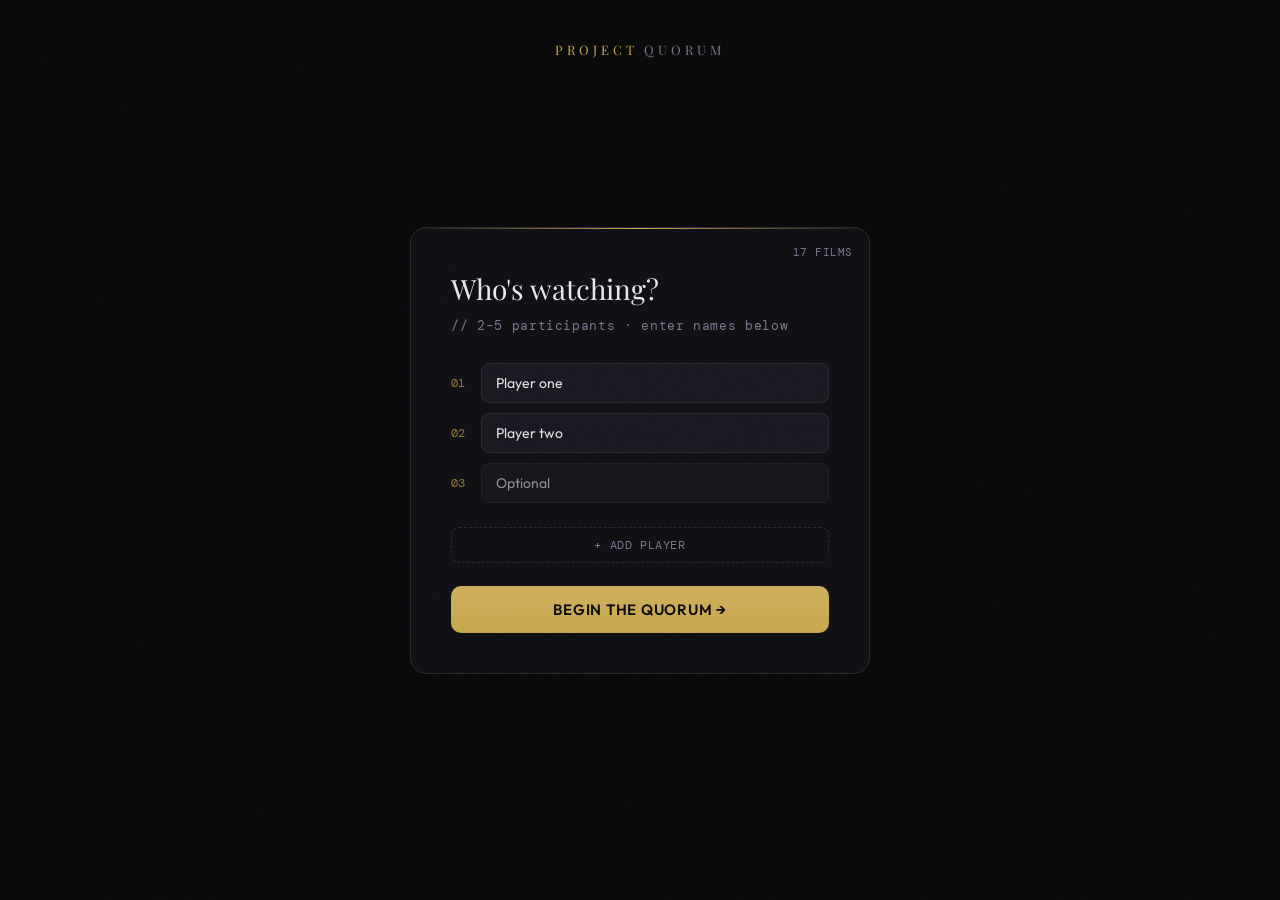
==== index.html @ 2dd883d1 "gfchjbn" ====
<!DOCTYPE html>
<html lang="en">
<head>
<meta charset="UTF-8">
<meta name="viewport" content="width=device-width, initial-scale=1.0">
<title>Project Quorum</title>
<link rel="preconnect" href="https://fonts.googleapis.com">
<link href="https://fonts.googleapis.com/css2?family=Playfair+Display:ital,wght@0,700;1,400&family=DM+Mono:wght@300;400&family=Outfit:wght@300;400;600&display=swap" rel="stylesheet">
<style>

  /* ===== DESIGN TOKENS ===== */
  :root {
    --bg: #0a0a0b;
    --surface: #111115;
    --surface2: #1a1a22;
    --border: #2a2a35;
    --gold: #c9a84c;
    --gold-dim: #7a5f28;
    --gold-glow: rgba(201,168,76,0.18);
    --love: #e05c6a;
    --love-glow: rgba(224,92,106,0.2);
    --yes: #5cb8a0;
    --yes-glow: rgba(92,184,160,0.2);
    --no: rgb(255, 47, 0);
    --text: #e8e8f0;
    --text-dim: #7a7a90;
    --text-muted: #e4e4ea;
    --font-display: 'Playfair Display', serif;
    --font-mono: 'DM Mono', monospace;
    --font-body: 'Outfit', sans-serif;
    --radius: 16px;
    --card-w: 320px;
    --card-h: 440px;
  }

  /* ===== RESET & BASE ===== */
  *, *::before, *::after { box-sizing: border-box; margin: 0; padding: 0; }
  html, body { height: 100%; overflow: hidden; }
  body {
    background: var(--bg);
    color: var(--text);
    font-family: var(--font-body);
    font-size: 15px;
    line-height: 1.5;
    -webkit-font-smoothing: antialiased;
  }
.skip-icon {
  color: #ff4757;   /* change this to any color you want */
  font-size: 22px;
}
  /* Grain overlay */
  body::before {
    content: '';
    position: fixed; inset: 0; z-index: 9999;
    pointer-events: none;
    background-image: url("data:image/svg+xml,%3Csvg viewBox='0 0 256 256' xmlns='http://www.w3.org/2000/svg'%3E%3Cfilter id='noise'%3E%3CfeTurbulence type='fractalNoise' baseFrequency='0.9' numOctaves='4' stitchTiles='stitch'/%3E%3C/filter%3E%3Crect width='100%25' height='100%25' filter='url(%23noise)' opacity='0.04'/%3E%3C/svg%3E");
    opacity: 0.35;
  }

  /* ===== SECTIONS ===== */
  .section {
    position: fixed; inset: 0;
    display: flex; flex-direction: column;
    align-items: center; justify-content: center;
    padding: 24px;
    opacity: 0; pointer-events: none;
    transition: opacity 0.5s ease;
  }
  .section.active {
    opacity: 1; pointer-events: all;
  }
  .logo{
    padding-top: 20px;
  }

  /* ===== LOGO ===== */
  .logo {
    font-family: var(--font-display);
    font-size: 13px;
    letter-spacing: 0.3em;
    text-transform: uppercase;
    color: var(--gold);
    position: fixed; top: 20px; left: 50%;
    transform: translateX(-50%);
    z-index: 100;
    white-space: nowrap;
  }
  .logo span { color: var(--text-dim); }

  /* ===== REGISTRATION ===== */
  #reg-section {
    gap: 32px;
  }
  .reg-card {
    background: var(--surface);
    border: 1px solid var(--border);
    border-radius: var(--radius);
    padding: 40px;
    width: 100%;
    max-width: 460px;
    position: relative;
    overflow: hidden;
  }
  .reg-card::before {
    content: '';
    position: absolute; top: 0; left: 0; right: 0; height: 1px;
    background: linear-gradient(90deg, transparent, var(--gold), transparent);
  }
  .reg-title {
    font-family: var(--font-display);
    font-size: 28px;
    margin-bottom: 6px;
    color: var(--text);
  }
  .reg-subtitle {
    color: var(--text-dim);
    font-size: 13px;
    font-family: var(--font-mono);
    margin-bottom: 28px;
    letter-spacing: 0.05em;
  }
  .player-fields { display: flex; flex-direction: column; gap: 10px; margin-bottom: 24px; }
  .player-row {
    display: flex; align-items: center; gap: 10px;
  }
  .player-num {
    font-family: var(--font-mono);
    font-size: 12px;
    color: var(--gold);
    width: 20px; flex-shrink: 0;
    opacity: 0.7;
  }
  .player-input {
    flex: 1;
    background: var(--surface2);
    border: 1px solid var(--border);
    border-radius: 8px;
    padding: 10px 14px;
    color: var(--text);
    font-family: var(--font-body);
    font-size: 14px;
    outline: none;
    transition: border-color 0.2s, box-shadow 0.2s;
  }
  .player-input::placeholder { color: var(--text-muted); }
  .player-input:focus {
    border-color: var(--gold-dim);
    box-shadow: 0 0 0 3px var(--gold-glow);
  }
  .player-input.optional { opacity: 0.6; }
  .player-input.optional:focus { opacity: 1; }
  .add-player-btn {
    background: none; border: 1px dashed var(--border);
    border-radius: 8px; padding: 9px 14px;
    color: var(--text-dim); font-family: var(--font-mono);
    font-size: 12px; cursor: pointer; width: 100%;
    transition: border-color 0.2s, color 0.2s;
    letter-spacing: 0.05em;
  }
  .add-player-btn:hover { border-color: var(--gold-dim); color: var(--gold); }
  .start-btn {
    width: 100%; padding: 14px;
    background: var(--gold);
    color: #000; font-family: var(--font-body);
    font-weight: 600; font-size: 15px;
    border: none; border-radius: 10px;
    cursor: pointer; letter-spacing: 0.05em;
    transition: opacity 0.2s, transform 0.1s;
    position: relative; overflow: hidden;
  }
  .start-btn::after {
    content: '';
    position: absolute; inset: 0;
    background: linear-gradient(to bottom, rgba(255,255,255,0.1), transparent);
  }
  .start-btn:hover { opacity: 0.92; }
  .start-btn:active { transform: scale(0.98); }
  .movie-count-badge {
    position: absolute; top: 16px; right: 16px;
    font-family: var(--font-mono);
    font-size: 11px; color: var(--text-dim);
    letter-spacing: 0.05em;
  }

  /* ===== HANDOFF SCREEN ===== */
  #handoff-section {
    gap: 20px; text-align: center;
  }
  .handoff-inner {
    display: flex; flex-direction: column; align-items: center; gap: 16px;
  }
  .handoff-tag {
    font-family: var(--font-mono); font-size: 12px;
    letter-spacing: 0.2em; color: var(--gold); text-transform: uppercase;
  }
  .handoff-name {
    font-family: var(--font-display); font-size: 42px;
    line-height: 1.1;
  }
  .handoff-sub {
    color: var(--text-dim); font-size: 14px; max-width: 300px;
  }
  .handoff-progress {
    display: flex; gap: 6px; margin-top: 8px;
  }
  .handoff-dot {
    width: 8px; height: 8px; border-radius: 50%;
    background: var(--border);
    transition: background 0.3s;
  }
  .handoff-dot.done { background: var(--gold); }
  .handoff-dot.active { background: var(--text); }
  .handoff-btn {
    margin-top: 16px;
    padding: 13px 36px;
    background: transparent;
    border: 1px solid var(--gold);
    color: var(--gold); border-radius: 8px;
    font-family: var(--font-mono); font-size: 13px;
    letter-spacing: 0.1em; cursor: pointer;
    transition: background 0.2s, color 0.2s;
  }
  .handoff-btn:hover { background: var(--gold-glow); }

  /* ===== VOTING SECTION ===== */
  #vote-section { gap: 0; }

  .vote-header {
    position: fixed; top: 0; left: 0; right: 0;
    padding: 16px 20px 14px;
    display: flex; align-items: center; justify-content: space-between;
    z-index: 50;
    background: linear-gradient(to bottom, var(--bg) 60%, transparent);
  }
  .vote-player {
    font-family: var(--font-mono); font-size: 12px;
    color: var(--gold); letter-spacing: 0.1em;
    text-transform: uppercase;
  }
  .vote-progress-bar {
    flex: 1; height: 2px;
    background: var(--border); border-radius: 2px;
    margin: 0 16px; overflow: hidden;
  }
  .vote-progress-fill {
    height: 100%; background: var(--gold);
    border-radius: 2px;
    transition: width 0.3s ease;
    width: 0%;
  }
  .vote-count {
    font-family: var(--font-mono); font-size: 12px;
    color: var(--text-dim);
  }

  /* Card stack */
  .card-arena {
    position: relative;
    width: var(--card-w); height: var(--card-h);
    margin-top: 60px;
  }

  .movie-card {
    position: absolute; inset: 0;
    background: var(--surface);
    border: 1px solid var(--border);
    border-radius: var(--radius);
    overflow: hidden;
    cursor: grab;
    user-select: none;
    touch-action: none;
    will-change: transform;
    transition: box-shadow 0.2s;
  }
  .movie-card:active { cursor: grabbing; }
  .movie-card.is-top { z-index: 10; }
  .movie-card.behind-1 { z-index: 9; transform: translateY(6px) scale(0.97); }
  .movie-card.behind-2 { z-index: 8; transform: translateY(12px) scale(0.94); }

  .card-poster {
    width: 100%; height: 240px;
    background: var(--surface2);
    position: relative; overflow: hidden;
    display: flex; align-items: center; justify-content: center;
  }
  .card.innerHTML {
    position: absolute; inset: 0;
    background: linear-gradient(135deg, var(--surface2), var(--bg));
  }
  .card-poster-icon {
    font-size: 64px; position: relative; z-index: 1;
    opacity: 0.4;
  }
  .card-genre-badge {
    position: absolute; top: 12px; left: 12px;
    background: rgba(0,0,0,0.6);
    border: 1px solid var(--border);
    border-radius: 20px; padding: 4px 10px;
    font-family: var(--font-mono); font-size: 10px;
    letter-spacing: 0.1em; color: var(--text-dim);
    backdrop-filter: blur(8px);
  }
  .card-year-badge {
    position: absolute; top: 12px; right: 12px;
    background: rgba(0,0,0,0.6);
    border: 1px solid var(--border);
    border-radius: 20px; padding: 4px 10px;
    font-family: var(--font-mono); font-size: 10px;
    color: var(--text-dim);
    backdrop-filter: blur(8px);
  }
  .card-body { padding: 20px; }
  .card-title {
    font-family: var(--font-display);
    font-size: 20px; line-height: 1.2;
    margin-bottom: 4px;
  }
  .card-dir {
    font-size: 12px; color: var(--text-dim);
    margin-bottom: 12px; font-family: var(--font-mono);
  }
  .card-meta {
    display: flex; gap: 16px;
  }
  .card-meta-item {
    display: flex; flex-direction: column; gap: 2px;
  }
  .card-meta-label {
    font-size: 10px; color: var(--text-muted);
    font-family: var(--font-mono); letter-spacing: 0.1em;
    text-transform: uppercase;
  }
  .card-meta-val {
    font-size: 13px; color: var(--text-dim);
    font-family: var(--font-mono);
  }

  /* Swipe overlays */
  .swipe-indicator {
    position: absolute; inset: 0;
    border-radius: var(--radius);
    opacity: 0;
    pointer-events: none;
    transition: opacity 0.1s;
  }
  .swipe-indicator.love {
    background: linear-gradient(135deg, transparent 30%, var(--love-glow));
    border: 2px solid var(--love);
  }
  .swipe-indicator.yes {
    background: linear-gradient(225deg, transparent 30%, var(--yes-glow));
    border: 2px solid var(--yes);
  }
  .swipe-indicator.no {
    background: linear-gradient(45deg, rgba(107,107,128,0.15), transparent);
    border: 2px solid var(--no);
  }
  .swipe-label {
    position: absolute;
    font-family: var(--font-display); font-size: 24px;
    font-style: italic; letter-spacing: 0.05em;
    opacity: 0; transition: opacity 0.1s;
    pointer-events: none;
  }
  .swipe-label.love { top: 20px; right: 20px; color: var(--love); }
  .swipe-label.yes { top: 20px; left: 20px; color: var(--yes); }
  .swipe-label.no { bottom: 20px; left: 20px; color: var(--no); }

  /* Action buttons */
  .action-bar {
    display: flex; gap: 16px; margin-top: 28px;
    align-items: center;
  }
  .action-btn {
    width: 56px; height: 56px; border-radius: 50%;
    border: 1px solid var(--border);
    background: var(--surface);
    display: flex; align-items: center; justify-content: center;
    cursor: pointer; font-size: 22px;
    transition: transform 0.15s, border-color 0.2s, box-shadow 0.2s;
    position: relative; overflow: hidden;
  }
  .action-btn::before {
    content: ''; position: absolute; inset: 0; border-radius: 50%; opacity: 0;
    transition: opacity 0.2s;
  }
  .action-btn:hover { transform: scale(1.08); }
  .action-btn:active { transform: scale(0.95); }
  .action-btn.no-btn { border-color: var(--no); }
  .action-btn.no-btn::before { background: rgba(107,107,128,0.15); }
  .action-btn.no-btn:hover::before { opacity: 1; }
  .action-btn.yes-btn { width: 68px; height: 68px; border-color: var(--yes); }
  .action-btn.yes-btn::before { background: var(--yes-glow); }
  .action-btn.yes-btn:hover::before { opacity: 1; }
  .action-btn.love-btn { border-color: var(--love); }
  .action-btn.love-btn::before { background: var(--love-glow); }
  .action-btn.love-btn:hover::before { opacity: 1; }

  .action-hint {
    position: absolute; bottom: 8px;
    font-family: var(--font-mono); font-size: 8px;
    letter-spacing: 0.05em; color: var(--text-muted);
    width: 100%; text-align: center;
  }

  .vote-tip {
    font-family: var(--font-mono); font-size: 11px;
    color: var(--text-muted); margin-top: 16px;
    letter-spacing: 0.05em;
    text-align: center; max-width: 260px;
  }

  /* ===== REVEAL / COUNTDOWN ===== */
  #reveal-section { gap: 24px; text-align: center; }
  .reveal-text {
    font-family: var(--font-display); font-size: 14px;
    letter-spacing: 0.3em; text-transform: uppercase;
    color: var(--gold); font-style: italic;
  }
  .reveal-countdown {
    font-family: var(--font-display); font-size: 110px;
    line-height: 1; color: var(--text);
    animation: pulse-num 1s ease-in-out infinite;
  }
  @keyframes pulse-num {
    0%, 100% { transform: scale(1); opacity: 1; }
    50% { transform: scale(1.08); opacity: 0.85; }
  }
  .reveal-sub {
    font-family: var(--font-mono); font-size: 12px;
    color: var(--text-dim); letter-spacing: 0.15em;
  }

  /* ===== RESULTS ===== */
  #results-section {
    overflow-y: auto; overflow-x: hidden;
    align-items: flex-start;
    padding: 80px 20px 40px;
    gap: 32px;
    justify-content: flex-start;
  }
  .results-inner {
    width: 100%; max-width: 700px;
    margin: 0 auto;
    display: flex; flex-direction: column; gap: 32px;
  }
  .results-header {
    text-align: center;
  }
  .results-eyebrow {
    font-family: var(--font-mono); font-size: 11px;
    letter-spacing: 0.25em; color: var(--gold);
    text-transform: uppercase; margin-bottom: 8px;
  }
  .results-title {
    font-family: var(--font-display); font-size: 36px;
  }

  /* Podium */
  .podium { display: flex; gap: 12px; align-items: flex-end; justify-content: center; }
  .podium-item {
    flex: 1; max-width: 180px;
    display: flex; flex-direction: column; align-items: center; gap: 10px;
  }
  .podium-medal { font-size: 26px; }
  .podium-card {
    width: 100%;
    background: var(--surface);
    border: 1px solid var(--border);
    border-radius: 12px;
    padding: 14px 12px; text-align: center;
    position: relative; overflow: hidden;
  }
  .podium-card.first {
    border-color: var(--gold);
    box-shadow: 0 0 30px var(--gold-glow);
  }
  .podium-card.first::before {
    content: '';
    position: absolute; top: 0; left: 0; right: 0; height: 1px;
    background: linear-gradient(90deg, transparent, var(--gold), transparent);
  }
  .podium-card.second { border-color: #888; }
  .podium-card.third { border-color: #7a5540; }
  .podium-rank {
    font-family: var(--font-mono); font-size: 10px;
    color: var(--text-muted); letter-spacing: 0.1em; margin-bottom: 4px;
  }
  .podium-title {
    font-family: var(--font-display); font-size: 14px;
    line-height: 1.2; margin-bottom: 8px;
  }
  .podium-score {
    font-family: var(--font-mono); font-size: 20px;
    color: var(--gold);
  }
  .podium-score-label {
    font-family: var(--font-mono); font-size: 9px;
    color: var(--text-muted); letter-spacing: 0.1em;
  }
  .podium-height { background: var(--surface2); border-radius: 4px 4px 0 0; width: 4px; }

  /* Full ranking table */
  .ranking-section {}
  .ranking-label {
    font-family: var(--font-mono); font-size: 11px;
    letter-spacing: 0.15em; color: var(--text-dim);
    text-transform: uppercase; margin-bottom: 12px;
    padding-bottom: 8px;
    border-bottom: 1px solid var(--border);
  }
  .ranking-row {
    display: flex; align-items: center; gap: 12px;
    padding: 10px 0;
    border-bottom: 1px solid var(--border);
  }
  .ranking-row:last-child { border-bottom: none; }
  .rank-num {
    font-family: var(--font-mono); font-size: 12px;
    color: var(--text-muted); width: 20px; text-align: right;
  }
  .rank-title { flex: 1; font-size: 14px; }
  .rank-genre {
    font-family: var(--font-mono); font-size: 10px;
    color: var(--text-muted); letter-spacing: 0.05em;
  }
  .rank-votes { display: flex; gap: 6px; align-items: center; }
  .vote-chip {
    font-family: var(--font-mono); font-size: 10px;
    padding: 2px 7px; border-radius: 12px;
  }
  .vote-chip.love { background: var(--love-glow); color: var(--love); }
  .vote-chip.yes { background: var(--yes-glow); color: var(--yes); }
  .rank-score {
    font-family: var(--font-mono); font-size: 14px;
    color: var(--gold); width: 28px; text-align: right;
  }

  /* Sentiment matrix */
  .matrix-section {}
  .matrix-label {
    font-family: var(--font-mono); font-size: 11px;
    letter-spacing: 0.15em; color: var(--text-dim);
    text-transform: uppercase; margin-bottom: 12px;
    padding-bottom: 8px;
    border-bottom: 1px solid var(--border);
  }
  .matrix-table { width: 100%; border-collapse: collapse; }
  .matrix-table th {
    font-family: var(--font-mono); font-size: 10px;
    letter-spacing: 0.08em; color: var(--text-muted);
    text-transform: uppercase; padding: 6px 8px;
    text-align: center; font-weight: 400;
  }
  .matrix-table th.movie-col { text-align: left; }
  .matrix-table td {
    padding: 8px 8px; font-size: 13px;
    border-top: 1px solid var(--border);
    text-align: center;
  }
  .matrix-table td.movie-name {
    text-align: left;
    font-family: var(--font-display); font-size: 12px;
    color: var(--text-dim);
    max-width: 120px; overflow: hidden; text-overflow: ellipsis; white-space: nowrap;
  }
  .sentiment-dot {
    display: inline-block; width: 24px; height: 24px;
    border-radius: 50%; line-height: 24px; font-size: 13px;
  }
  .sentiment-dot.love { background: var(--love-glow); }
  .sentiment-dot.yes { background: var(--yes-glow); }
  .sentiment-dot.no { background: rgba(107,107,128,0.1); }

  /* Reset btn */
  .reset-btn {
    margin: 0 auto; display: block;
    padding: 12px 32px;
    background: transparent; border: 1px solid var(--border);
    color: var(--text-dim); border-radius: 8px;
    font-family: var(--font-mono); font-size: 12px;
    letter-spacing: 0.1em; cursor: pointer;
    transition: border-color 0.2s, color 0.2s;
  }
  .reset-btn:hover { border-color: var(--gold-dim); color: var(--gold); }

  /* ===== CONFETTI ===== */
  #confetti-canvas {
    position: fixed; inset: 0; z-index: 200;
    pointer-events: none;
  }

  /* ===== ANIMATIONS ===== */
  @keyframes fly-out-right {
    to { transform: translateX(120vw) rotate(25deg); opacity: 0; }
  }
  @keyframes fly-out-left {
    to { transform: translateX(-120vw) rotate(-25deg); opacity: 0; }
  }
  @keyframes fly-out-up {
    to { transform: translateY(-120vh) scale(0.8); opacity: 0; }
  }
  @keyframes snap-back {
    to { transform: none; }
  }
  .fly-right { animation: fly-out-right 0.4s cubic-bezier(0.4,0,1,1) forwards; }
  .fly-left  { animation: fly-out-left  0.4s cubic-bezier(0.4,0,1,1) forwards; }
  .fly-up    { animation: fly-out-up    0.4s cubic-bezier(0.4,0,1,1) forwards; }
  .snap      { animation: snap-back 0.4s cubic-bezier(0.175,0.885,0.32,1.275) forwards; }

  @keyframes fade-in-up {
    from { opacity: 0; transform: translateY(16px); }
    to { opacity: 1; transform: translateY(0); }
  }
  .fade-in-up { animation: fade-in-up 0.5s ease forwards; }

  /* Staggered results items */
  .ranking-row { opacity: 0; }
  .ranking-row.visible {
    animation: fade-in-up 0.4s ease forwards;
  }

  /* ===== SCROLLBAR ===== */
  ::-webkit-scrollbar { width: 4px; }
  ::-webkit-scrollbar-track { background: transparent; }
  ::-webkit-scrollbar-thumb { background: var(--border); border-radius: 2px; }
</style>
</head>
<body>

<canvas id="confetti-canvas"></canvas>

<div class="logo">PROJECT <span>QUORUM</span></div>

<!-- REGISTRATION -->
<section class="section active" id="reg-section">
  <div class="reg-card">
    <div class="movie-count-badge" id="movie-count-badge">38 FILMS</div>
    <div class="reg-title">Who's watching?</div>
    <div class="reg-subtitle">// 2–5 participants · enter names below</div>
    <div class="player-fields" id="player-fields">
      <div class="player-row">
        <span class="player-num">01</span>
        <input class="player-input" type="text" placeholder="Player one" maxlength="20">
      </div>
      <div class="player-row">
        <span class="player-num">02</span>
        <input class="player-input" type="text" placeholder="Player two" maxlength="20">
      </div>
      <div class="player-row">
        <span class="player-num">03</span>
        <input class="player-input optional" type="text" placeholder="Optional" maxlength="20">
      </div>
    </div>
    <button class="add-player-btn" id="add-player-btn">+ ADD PLAYER</button>
    <br><br>
    <button class="start-btn" id="start-btn">BEGIN THE QUORUM →</button>
  </div>
</section>

<!-- HANDOFF / PLAYER TRANSITION -->
<section class="section" id="handoff-section">
  <div class="handoff-inner">
    <div class="handoff-tag">NEXT UP</div>
    <div class="handoff-name" id="handoff-name">Player</div>
    <div class="handoff-sub">Pass the device. When ready, tap below to start your round.</div>
    <div class="handoff-progress" id="handoff-progress"></div>
    <button class="handoff-btn" id="handoff-btn">I'M READY →</button>
  </div>
</section>

<!-- VOTING -->
<section class="section" id="vote-section">
  <div class="vote-header">
    <div class="vote-player" id="vote-player-name">—</div>
    <div class="vote-progress-bar">
      <div class="vote-progress-fill" id="vote-progress-fill"></div>
    </div>
    <div class="vote-count" id="vote-count">0 / 0</div>
  </div>

  <div class="card-arena" id="card-arena"></div>

  <div class="action-bar">
    <button class="action-btn no-btn" id="btn-no" title="Skip">
      ✕
      <span class="action-hint">SKIP</span>
    </button>
    <button class="action-btn yes-btn" id="btn-yes" title="Yes">
      👍
      <span class="action-hint">YES  +1</span>
    </button>
    <button class="action-btn love-btn" id="btn-love" title="Love it">
      ❤️
      <span class="action-hint">LOVE +3</span>
    </button>
  </div>
  <div class="vote-tip">swipe right = yes · left = skip · up = love</div>
</section>

<!-- REVEAL -->
<section class="section" id="reveal-section">
  <div class="reveal-text">Tallying the Quorum…</div>
  <div class="reveal-countdown" id="reveal-num">5</div>
  <div class="reveal-sub">RESULTS INCOMING</div>
</section>

<!-- RESULTS -->
<section class="section" id="results-section">
  <div class="results-inner">
    <div class="results-header">
      <div class="results-eyebrow">The Verdict</div>
      <div class="results-title">Tonight's Picks</div>
    </div>

    <!-- Podium (top 3) -->
    <div class="podium" id="podium"></div>

    <!-- Full ranking -->
    <div class="ranking-section">
      <div class="ranking-label">// FULL RANKING · WEIGHTED SCORE</div>
      <div id="ranking-list"></div>
    </div>

    <!-- Sentiment matrix -->
    <div class="matrix-section">
      <div class="matrix-label">// SENTIMENT MATRIX</div>
      <div style="overflow-x:auto">
        <table class="matrix-table" id="sentiment-table"></table>
      </div>
    </div>

    <button class="reset-btn" id="reset-btn">↺ NEW SESSION</button>
  </div>
</section>

<script>
/* ======================================================
   DATA — 38 MOVIE LIBRARY
====================================================== */
const movieLibrary = [
  { id:1,  title:"3 Idiots",         genre:"Comedy/Drama",      year:2009, director:"RajKumar Hirani",  runtime:"166m", emoji:"🏜️" },
  { id:2,  title:"Munna Bhai M.B.B.S",           genre:"Comedy/Drama",      year:2003, director:"RajKumar Hirani", runtime:"169m", emoji:"🌌" },
  { id:3,  title:"Oppenheimer",            genre:"Drama",       year:2023, director:"Christopher Nolan", runtime:"180m", emoji:"☢️" },
  { id:4,  title:"The Shawshank Redemption",genre:"Drama",     year:1994, director:"Frank Darabont",    runtime:"142m", emoji:"🔑" },
  { id:5,  title:"Kal Ho Na Ho",               genre:"Romance/Drama",    year:2003, director:"Nikkhil Advani",     runtime:"132m", emoji:"🏠" },
  { id:6,  title:"Dhoom", genre:"Action Thriller",      year:2004, director:"Sanjay Gadhvi",           runtime:"139m", emoji:"🥯" },
  { id:7,  title:"Dangal",          genre:"Storts/Drama",       year:2016, director:"Nitesh Tiwari",     runtime:"175m", emoji:"🌹" },
  { id:8,  title:"Bajrangi Bhaijaan",          genre:"Drama",   year:2015, director:"Kabhir Khan",   runtime:"125m", emoji:"🐉" },
  { id:9,  title:"The Dark Knight",        genre:"Action",      year:2008, director:"Christopher Nolan", runtime:"152m", emoji:"🦇" },
  { id:10, title:"Bhool Bhuliyaa",     genre:"Horror/Comedy",      year:2007, director:"Priyadarshan",    runtime:"120m", emoji:"🚗" },
  { id:11, title:"Dil Wale Dhulhania le Jayege ",                genre:"Romance",      year:1995, director:"Aditya Chopra",  runtime:"116m", emoji:"🛸" },
  { id:12, title:"Dil Chahta Hai",      genre:"Drama",      year:2001, director:"Farhan Akhtar",  runtime:"164m", emoji:"🤖" },
  { id:13, title:"Yeh Jawaani Hai Deewani",      genre:"Romance/Drama",   year:2013, director:"Ayan Mukerji",   runtime:"134m", emoji:"🐺" },
  { id:14, title:"Shershaah",             genre:"War/Biography",     year:2021, director:"Vishnuvardhan",  runtime:"128m", emoji:"🎹" },
  { id:15, title:"Dhurandhar",               genre:"Action-Spy/Thriller",       year:2025, director:"Aditya Dhar",  runtime:"107m", emoji:"🥁" },
  { id:16, title:"Avengers:Infinity War",                   genre:"Sci-Fi/Action",         year:2018, director:"Joe Russo",       runtime:"119m", emoji:"🪖" },
  { id:17, title:"Avengers:Endgame",genre:"Sci-Fi/Action",     year:2019, director:"Joe Russo",     runtime:"99m",  emoji:"🏨" },
  
];

/* ======================================================
   STATE
====================================================== */
let players = [];
let currentPlayerIndex = 0;
// votes[playerName][movieId] = 'love'|'yes'|'no'
let votes = {};
let currentDeck = []; // shuffled movie ids for current player
let currentCardIndex = 0;

/* ======================================================
   SECTION MANAGER
====================================================== */
function showSection(id) {
  document.querySelectorAll('.section').forEach(s => s.classList.remove('active'));
  document.getElementById(id).classList.add('active');
}

/* ======================================================
   REGISTRATION
====================================================== */
document.getElementById('movie-count-badge').textContent = movieLibrary.length + ' FILMS';

let playerCount = 3;
document.getElementById('add-player-btn').addEventListener('click', () => {
  if (playerCount >= 5) return;
  playerCount++;
  const fields = document.getElementById('player-fields');
  const row = document.createElement('div');
  row.className = 'player-row';
  row.innerHTML = `
    <span class="player-num">${String(playerCount).padStart(2,'0')}</span>
    <input class="player-input optional" type="text" placeholder="Optional" maxlength="20">
  `;
  fields.appendChild(row);
  if (playerCount >= 5) document.getElementById('add-player-btn').style.display = 'none';
});

document.getElementById('start-btn').addEventListener('click', () => {
  const inputs = document.querySelectorAll('#player-fields .player-input');
  players = [];
  inputs.forEach(inp => {
    const val = inp.value.trim();
    if (val) players.push(val);
  });
  if (players.length < 2) {
    alert('Please enter at least 2 player names.');
    return;
  }
  players.forEach(p => { votes[p] = {}; });
  currentPlayerIndex = 0;
  showHandoff();
});

/* ======================================================
   HANDOFF SCREEN
====================================================== */
function showHandoff() {
  const player = players[currentPlayerIndex];
  document.getElementById('handoff-name').textContent = player;
  // Progress dots
  const prog = document.getElementById('handoff-progress');
  prog.innerHTML = '';
  players.forEach((_, i) => {
    const dot = document.createElement('div');
    dot.className = 'handoff-dot' +
      (i < currentPlayerIndex ? ' done' : i === currentPlayerIndex ? ' active' : '');
    prog.appendChild(dot);
  });
  showSection('handoff-section');
}

document.getElementById('handoff-btn').addEventListener('click', () => {
  startVoting();
});

/* ======================================================
   VOTING
====================================================== */
function shuffle(arr) {
  const a = [...arr];
  for (let i = a.length - 1; i > 0; i--) {
    const j = Math.floor(Math.random() * (i + 1));
    [a[i], a[j]] = [a[j], a[i]];
  }
  return a;
}

function startVoting() {
  const player = players[currentPlayerIndex];
  document.getElementById('vote-player-name').textContent = player.toUpperCase();
  currentDeck = shuffle(movieLibrary.map(m => m.id));
  currentCardIndex = 0;
  renderDeck();
  updateProgressBar();
  showSection('vote-section');
}

function updateProgressBar() {
  const total = currentDeck.length;
  const done = currentCardIndex;
  const pct = (done / total) * 100;
  document.getElementById('vote-progress-fill').style.width = pct + '%';
  document.getElementById('vote-count').textContent = done + ' / ' + total;
}

function renderDeck() {
  const arena = document.getElementById('card-arena');
  arena.innerHTML = '';
  // Show top 3 cards
  for (let i = 0; i < 3 && currentCardIndex + i < currentDeck.length; i++) {
    const movieId = currentDeck[currentCardIndex + i];
    const movie = movieLibrary.find(m => m.id === movieId);
    const card = buildCard(movie);
    if (i === 0) {
      card.classList.add('is-top');
      attachSwipeEvents(card, movie);
    } else if (i === 1) {
      card.classList.add('behind-1');
    } else {
      card.classList.add('behind-2');
    }
    arena.appendChild(card);
  }
}

function buildCard(movie) {
  const card = document.createElement('div');
  card.className = 'movie-card';
  card.dataset.id = movie.id;
  // Deterministic gradient from movie id
  const hue = (movie.id * 47 + 130) % 360;
  card.innerHTML = `
    <div class="card-poster">
      <div class="card-poster-bg" style="
  background-image: url('posters/${movie.id}.jpg');
  background-size: cover;
  background-position: center top;
  background-color: hsl(${hue},15%,10%);
"></div>
      <div class="card-poster-icon">${movie.emoji}</div>
      <div class="card-genre-badge">${movie.genre}</div>
      <div class="card-year-badge">${movie.year}</div>
    </div>
    <div class="card-body">
      <div class="card-title">${movie.title}</div>
      <div class="card-dir">${movie.director}</div>
      <div class="card-meta">
        <div class="card-meta-item">
          <div class="card-meta-label">Runtime</div>
          <div class="card-meta-val">${movie.runtime}</div>
        </div>
        <div class="card-meta-item">
          <div class="card-meta-label">Genre</div>
          <div class="card-meta-val">${movie.genre}</div>
        </div>
      </div>
    </div>
    <div class="swipe-indicator love"></div>
    <div class="swipe-indicator yes"></div>
    <div class="swipe-indicator no"></div>
    <div class="swipe-label love">Love ❤️</div>
    <div class="swipe-label yes">Yes 👍</div>
    <div class="swipe-label no">Skip ✕</div>
  `;
  return card;
}

/* ======================================================
   SWIPE / POINTER EVENTS
====================================================== */
function attachSwipeEvents(card, movie) {
  let startX = 0, startY = 0, dx = 0, dy = 0;
  let dragging = false;
  const THRESHOLD = 100;
  const ROT_MAX = 20;

  const loveInd  = card.querySelector('.swipe-indicator.love');
  const yesInd   = card.querySelector('.swipe-indicator.yes');
  const noInd    = card.querySelector('.swipe-indicator.no');
  const loveLabel = card.querySelector('.swipe-label.love');
  const yesLabel  = card.querySelector('.swipe-label.yes');
  const noLabel   = card.querySelector('.swipe-label.no');

  function resetIndicators() {
    loveInd.style.opacity = yesInd.style.opacity = noInd.style.opacity = '0';
    loveLabel.style.opacity = yesLabel.style.opacity = noLabel.style.opacity = '0';
  }

  card.addEventListener('pointerdown', e => {
    dragging = true;
    startX = e.clientX; startY = e.clientY;
    card.setPointerCapture(e.pointerId);
    card.style.transition = 'none';
  });

  card.addEventListener('pointermove', e => {
    if (!dragging) return;
    dx = e.clientX - startX;
    dy = e.clientY - startY;
    const rot = (dx / window.innerWidth) * ROT_MAX;
    card.style.transform = `translate(${dx}px, ${dy}px) rotate(${rot}deg)`;

    // Indicators
    resetIndicators();
    const progress = Math.min(Math.abs(dx) / THRESHOLD, 1);
    if (dy < -60 && Math.abs(dx) < 60) {
      const p = Math.min(Math.abs(dy) / THRESHOLD, 1);
      loveInd.style.opacity = p;
      loveLabel.style.opacity = p;
    } else if (dx > 40) {
      yesInd.style.opacity = progress;
      yesLabel.style.opacity = progress;
    } else if (dx < -40) {
      noInd.style.opacity = progress;
      noLabel.style.opacity = progress;
    }
  });

  card.addEventListener('pointerup', () => {
    if (!dragging) return;
    dragging = false;
    resetIndicators();
    card.style.transition = '';

    if (dy < -80 && Math.abs(dx) < 80) {
      // Love
      swipeCard(card, movie, 'love', 'up');
    } else if (dx > THRESHOLD) {
      // Yes
      swipeCard(card, movie, 'yes', 'right');
    } else if (dx < -THRESHOLD) {
      // No
      swipeCard(card, movie, 'no', 'left');
    } else {
      // Snap back
      card.classList.add('snap');
      card.style.transform = '';
      card.addEventListener('animationend', () => card.classList.remove('snap'), { once: true });
    }
    dx = 0; dy = 0;
  });
}

function swipeCard(card, movie, vote, dir) {
  const player = players[currentPlayerIndex];
  votes[player][movie.id] = vote;

  const cls = dir === 'right' ? 'fly-right' : dir === 'left' ? 'fly-left' : 'fly-up';
  card.classList.add(cls);
  card.addEventListener('animationend', () => {
    card.remove();
    currentCardIndex++;
    updateProgressBar();
    if (currentCardIndex >= currentDeck.length) {
      // Player done
      nextPlayer();
    } else {
      // Promote next card
      promoteDeck();
    }
  }, { once: true });
}

function promoteDeck() {
  const arena = document.getElementById('card-arena');
  const cards = arena.querySelectorAll('.movie-card');
  cards.forEach((c, i) => {
    c.className = 'movie-card';
    if (i === 0) {
      c.classList.add('is-top');
      const movieId = parseInt(c.dataset.id);
      const movie = movieLibrary.find(m => m.id === movieId);
      attachSwipeEvents(c, movie);
    } else if (i === 1) {
      c.classList.add('behind-1');
    } else {
      c.classList.add('behind-2');
    }
  });

  // Add a new card at the back if available
  const nextIdx = currentCardIndex + 2;
  if (nextIdx < currentDeck.length) {
    const movieId = currentDeck[nextIdx];
    const movie = movieLibrary.find(m => m.id === movieId);
    const newCard = buildCard(movie);
    newCard.classList.add('behind-2');
    arena.appendChild(newCard);
  }
}

/* ======================================================
   BUTTON CONTROLS
====================================================== */
document.getElementById('btn-no').addEventListener('click', () => doVoteButton('no', 'left'));
document.getElementById('btn-yes').addEventListener('click', () => doVoteButton('yes', 'right'));
document.getElementById('btn-love').addEventListener('click', () => doVoteButton('love', 'up'));

function doVoteButton(vote, dir) {
  const arena = document.getElementById('card-arena');
  const topCard = arena.querySelector('.movie-card.is-top');
  if (!topCard) return;
  const movieId = parseInt(topCard.dataset.id);
  const movie = movieLibrary.find(m => m.id === movieId);
  swipeCard(topCard, movie, vote, dir);
}

/* ======================================================
   PLAYER PROGRESSION
====================================================== */
function nextPlayer() {
  currentPlayerIndex++;
  if (currentPlayerIndex >= players.length) {
    // All done — reveal!
    showReveal();
  } else {
    showHandoff();
  }
}

/* ======================================================
   REVEAL COUNTDOWN
====================================================== */
function showReveal() {
  showSection('reveal-section');
  let n = 5;
  document.getElementById('reveal-num').textContent = n;
  const iv = setInterval(() => {
    n--;
    if (n <= 0) {
      clearInterval(iv);
      showResults();
    } else {
      document.getElementById('reveal-num').textContent = n;
    }
  }, 1000);
}

/* ======================================================
   RESULTS & SCORING
====================================================== */
function computeScores() {
  const scores = {};
  movieLibrary.forEach(m => { scores[m.id] = 0; });
  players.forEach(p => {
    Object.entries(votes[p] || {}).forEach(([id, v]) => {
      if (v === 'love') scores[parseInt(id)] += 3;
      else if (v === 'yes') scores[parseInt(id)] += 1;
    });
  });
  return scores;
}

function showResults() {
  showSection('results-section');

  const scores = computeScores();
  const sorted = movieLibrary
    .map(m => ({ ...m, score: scores[m.id] }))
    .sort((a, b) => b.score - a.score);

  buildPodium(sorted);
  buildRanking(sorted);
  buildMatrix(sorted);
  fireConfetti();
}

function buildPodium(sorted) {
  const top3 = sorted.slice(0, 3);
  const podium = document.getElementById('podium');
  podium.innerHTML = '';
  const medals = ['🥇','🥈','🥉'];
  const classes = ['first','second','third'];
  // Layout: 2nd, 1st, 3rd
  const order = top3.length >= 3 ? [top3[1], top3[0], top3[2]] : top3;
  const classOrder = top3.length >= 3 ? [classes[1], classes[0], classes[2]] : classes;
  const medalOrder = top3.length >= 3 ? [medals[1], medals[0], medals[2]] : medals;

  order.forEach((movie, i) => {
    if (!movie) return;
    const item = document.createElement('div');
    item.className = 'podium-item fade-in-up';
    item.style.animationDelay = (i * 0.15) + 's';
    item.innerHTML = `
      <div class="podium-medal">${medalOrder[i]}</div>
      <div class="podium-card ${classOrder[i]}">
        <div class="podium-rank">${classOrder[i].toUpperCase()}</div>
        <div style="font-size:28px;margin-bottom:6px">${movie.emoji}</div>
        <div class="podium-title">${movie.title}</div>
        <div class="podium-score">${movie.score}</div>
        <div class="podium-score-label">POINTS</div>
      </div>
    `;
    podium.appendChild(item);
  });
}

function buildRanking(sorted) {
  const list = document.getElementById('ranking-list');
  list.innerHTML = '';
  // Show movies that got at least 1 vote
  const voted = sorted.filter(m => m.score > 0);
  if (voted.length === 0) {
    list.innerHTML = '<div style="color:var(--text-muted);font-family:var(--font-mono);font-size:12px;padding:16px 0">No votes recorded.</div>';
    return;
  }
  voted.forEach((movie, i) => {
    const loveVotes = players.filter(p => votes[p][movie.id] === 'love').length;
    const yesVotes  = players.filter(p => votes[p][movie.id] === 'yes').length;
    const row = document.createElement('div');
    row.className = 'ranking-row';
    row.style.animationDelay = (0.1 + i * 0.05) + 's';
    row.innerHTML = `
      <div class="rank-num">${i + 1}</div>
      <div>
        <div class="rank-title">${movie.title}</div>
        <div class="rank-genre">${movie.genre} · ${movie.year}</div>
      </div>
      <div class="rank-votes">
        ${loveVotes > 0 ? `<span class="vote-chip love">❤️ ×${loveVotes}</span>` : ''}
        ${yesVotes  > 0 ? `<span class="vote-chip yes">👍 ×${yesVotes}</span>`  : ''}
      </div>
      <div class="rank-score">${movie.score}</div>
    `;
    list.appendChild(row);
    // Trigger visibility with small delay
    setTimeout(() => row.classList.add('visible'), 50 + i * 60);
  });
}

function buildMatrix(sorted) {
  const tbl = document.getElementById('sentiment-table');
  tbl.innerHTML = '';
  const topMovies = sorted.filter(m => m.score > 0).slice(0, 12);

  // Header row
  const thead = document.createElement('thead');
  let hRow = '<tr><th class="movie-col">Film</th>';
  players.forEach(p => { hRow += `<th>${p.split(' ')[0]}</th>`; });
  hRow += '</tr>';
  thead.innerHTML = hRow;
  tbl.appendChild(thead);

  const tbody = document.createElement('tbody');
  topMovies.forEach(movie => {
    const tr = document.createElement('tr');
    let row = `<td class="movie-name" title="${movie.title}">${movie.title}</td>`;
    players.forEach(p => {
      const v = votes[p][movie.id];
      const emoji = v === 'love' ? '❤️' : v === 'yes' ? '👍' : '—';
      const cls = v === 'love' ? 'love' : v === 'yes' ? 'yes' : 'no';
      row += `<td><span class="sentiment-dot ${cls}">${emoji}</span></td>`;
    });
    tr.innerHTML = row;
    tbody.appendChild(tr);
  });
  tbl.appendChild(tbody);
}

/* ======================================================
   CONFETTI
====================================================== */
function fireConfetti() {
  const canvas = document.getElementById('confetti-canvas');
  const ctx = canvas.getContext('2d');
  canvas.width = window.innerWidth;
  canvas.height = window.innerHeight;

  const colors = ['#c9a84c','#e05c6a','#5cb8a0','#ffffff','#9b7fe8'];
  const particles = Array.from({ length: 120 }, () => ({
    x: Math.random() * canvas.width,
    y: -10 - Math.random() * 100,
    w: 6 + Math.random() * 8,
    h: 3 + Math.random() * 4,
    color: colors[Math.floor(Math.random() * colors.length)],
    vx: (Math.random() - 0.5) * 3,
    vy: 2 + Math.random() * 4,
    angle: Math.random() * Math.PI * 2,
    va: (Math.random() - 0.5) * 0.15,
    life: 1
  }));

  let frame = 0;
  function draw() {
    ctx.clearRect(0, 0, canvas.width, canvas.height);
    particles.forEach(p => {
      p.x += p.vx; p.y += p.vy;
      p.angle += p.va;
      p.vy += 0.06;
      p.life -= 0.006;
      if (p.life <= 0 || p.y > canvas.height + 20) {
        p.y = -10; p.x = Math.random() * canvas.width;
        p.vy = 2 + Math.random() * 3; p.life = 1;
      }
      ctx.save();
      ctx.globalAlpha = Math.max(0, p.life);
      ctx.translate(p.x, p.y);
      ctx.rotate(p.angle);
      ctx.fillStyle = p.color;
      ctx.fillRect(-p.w / 2, -p.h / 2, p.w, p.h);
      ctx.restore();
    });
    frame++;
    if (frame < 240) requestAnimationFrame(draw);
    else ctx.clearRect(0, 0, canvas.width, canvas.height);
  }
  draw();
}

/* ======================================================
   RESET
====================================================== */
document.getElementById('reset-btn').addEventListener('click', () => {
  players = []; votes = {};
  currentPlayerIndex = 0; currentDeck = []; currentCardIndex = 0;
  // Clear form
  document.querySelectorAll('#player-fields .player-input').forEach(i => i.value = '');
  showSection('reg-section');
});

</script>
</body>
</html>
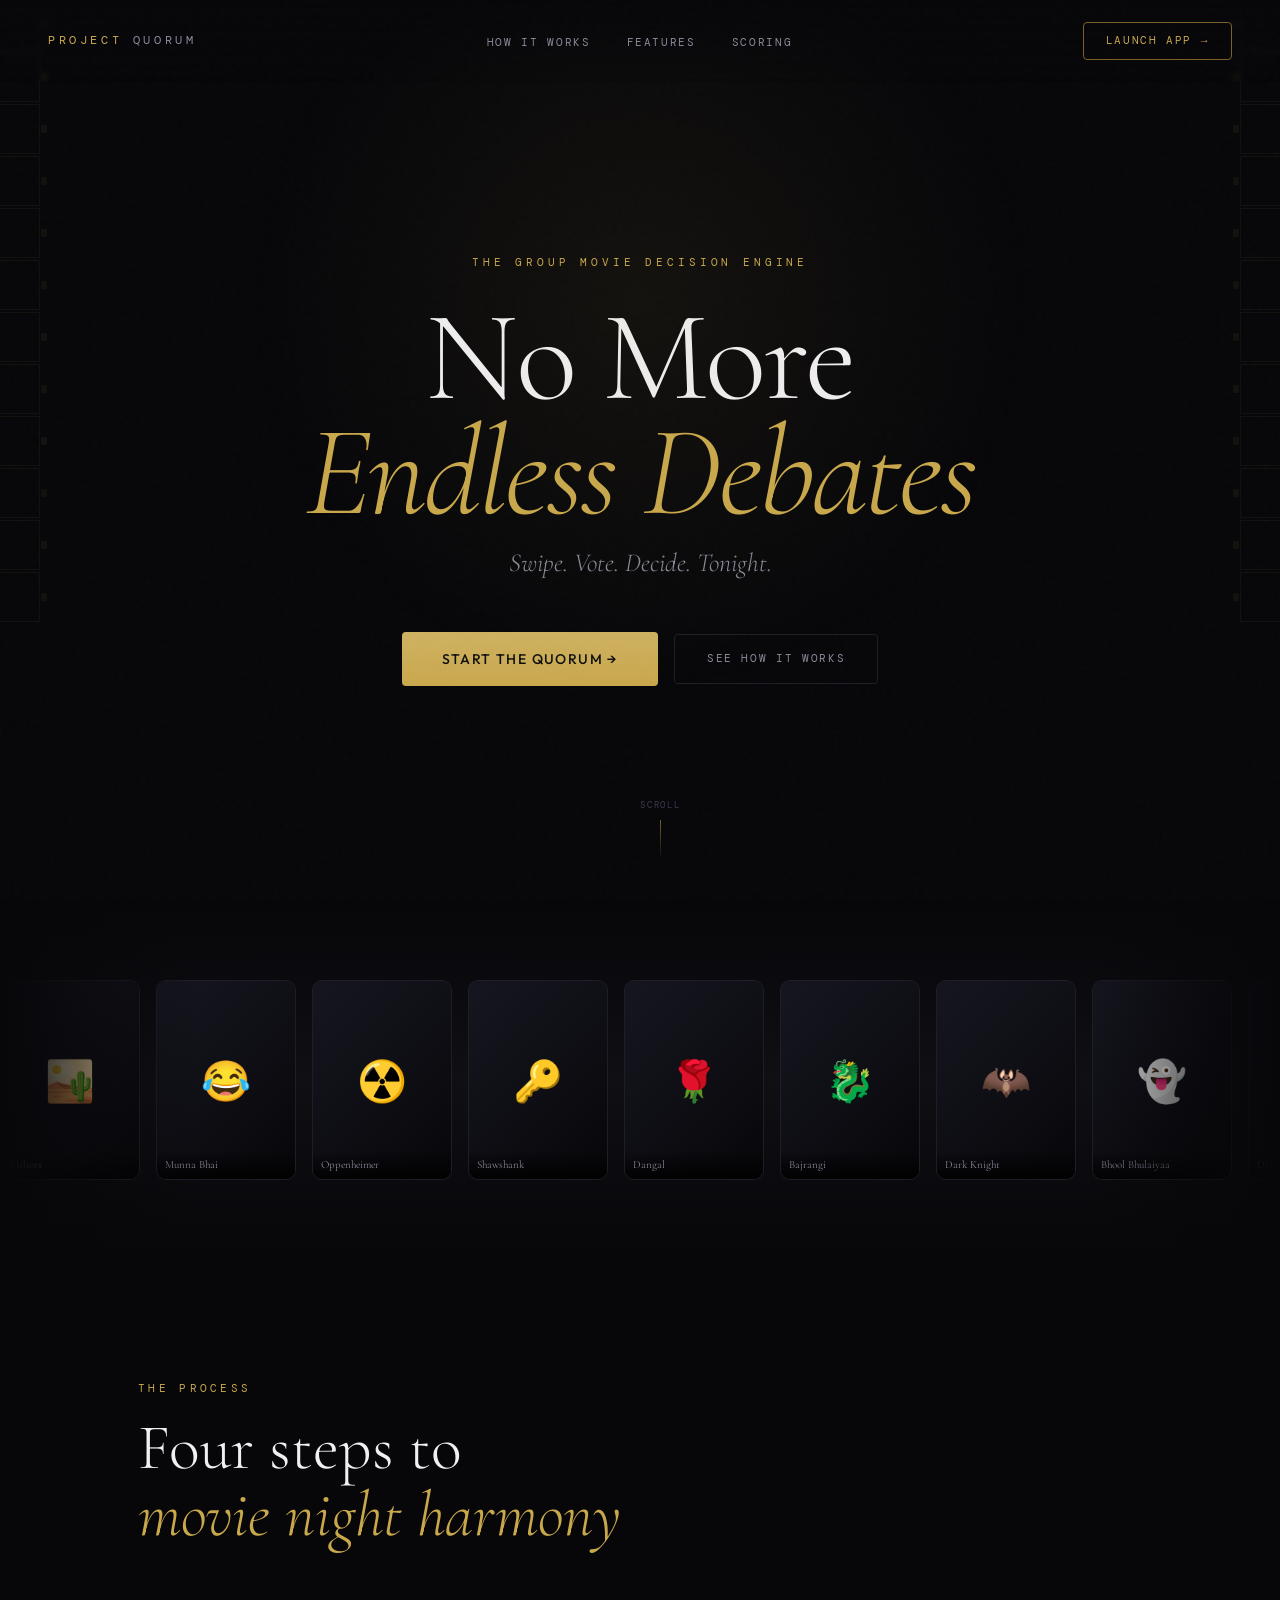
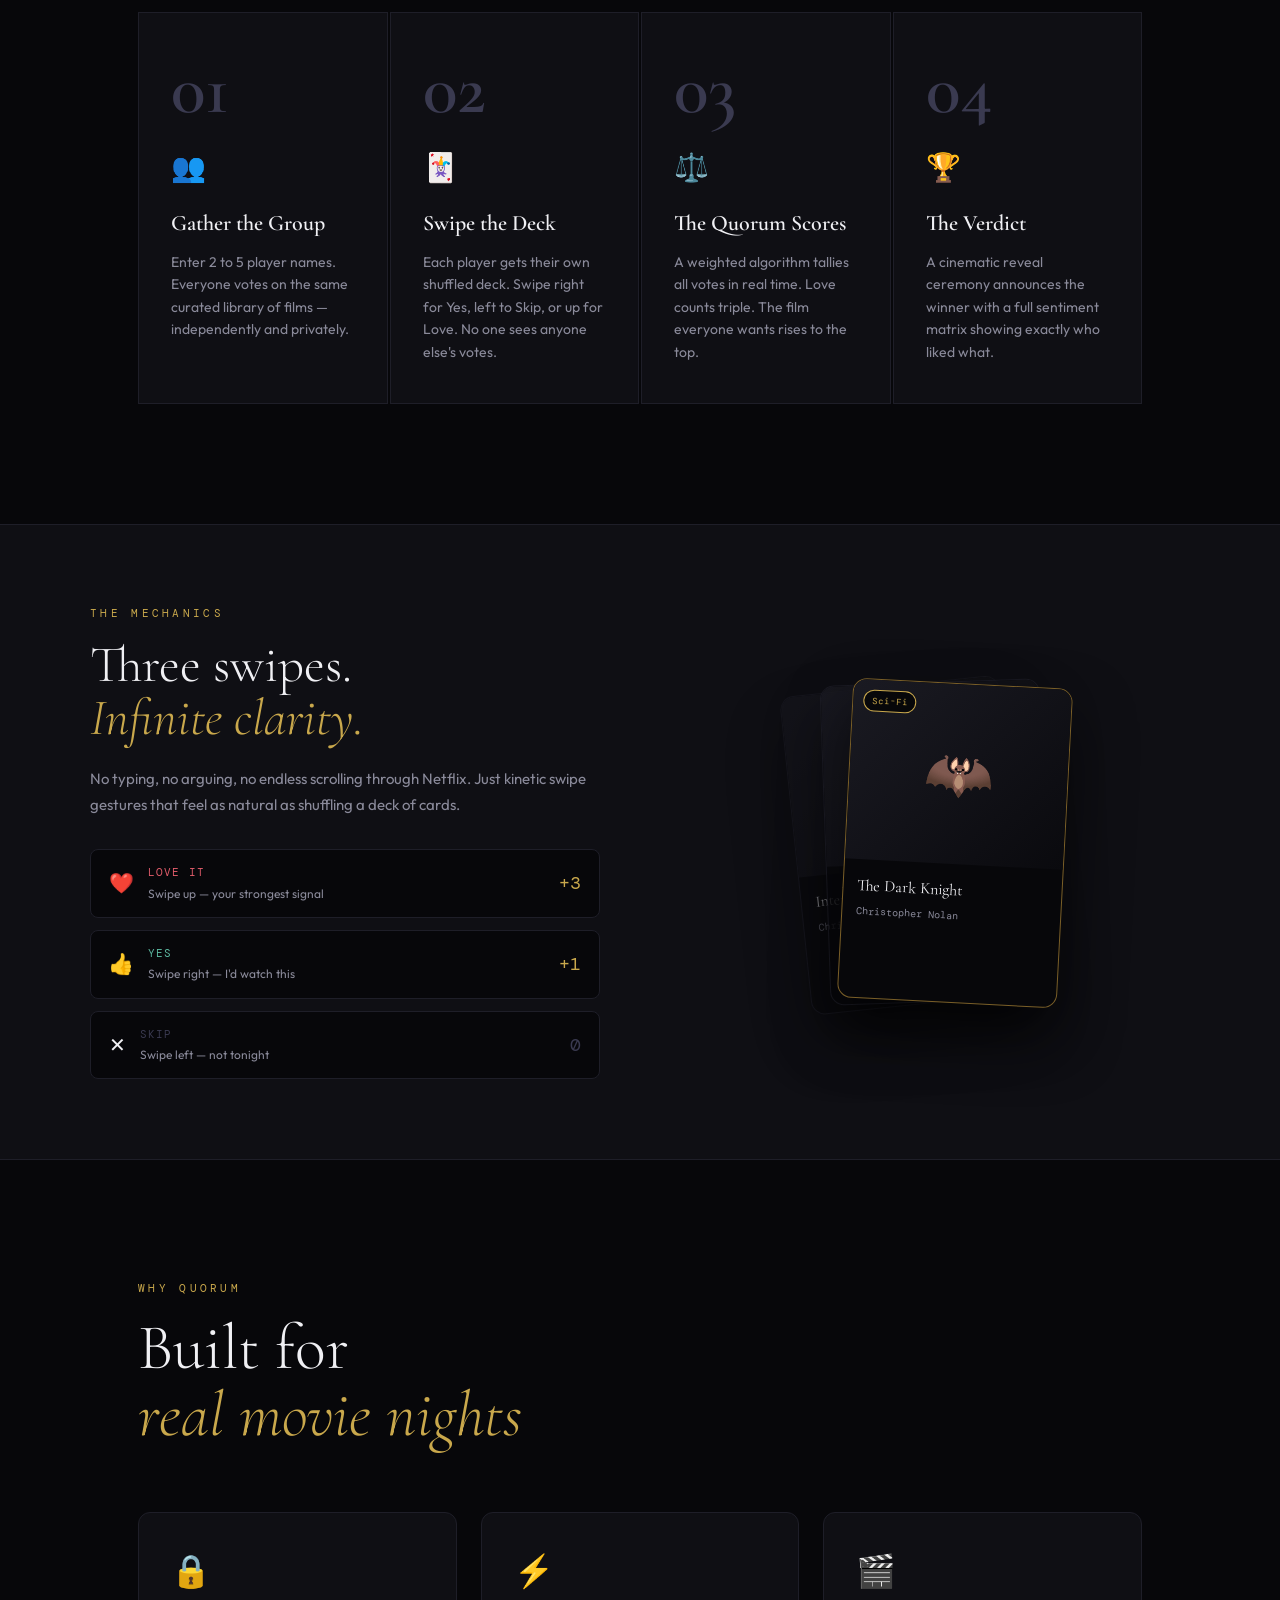
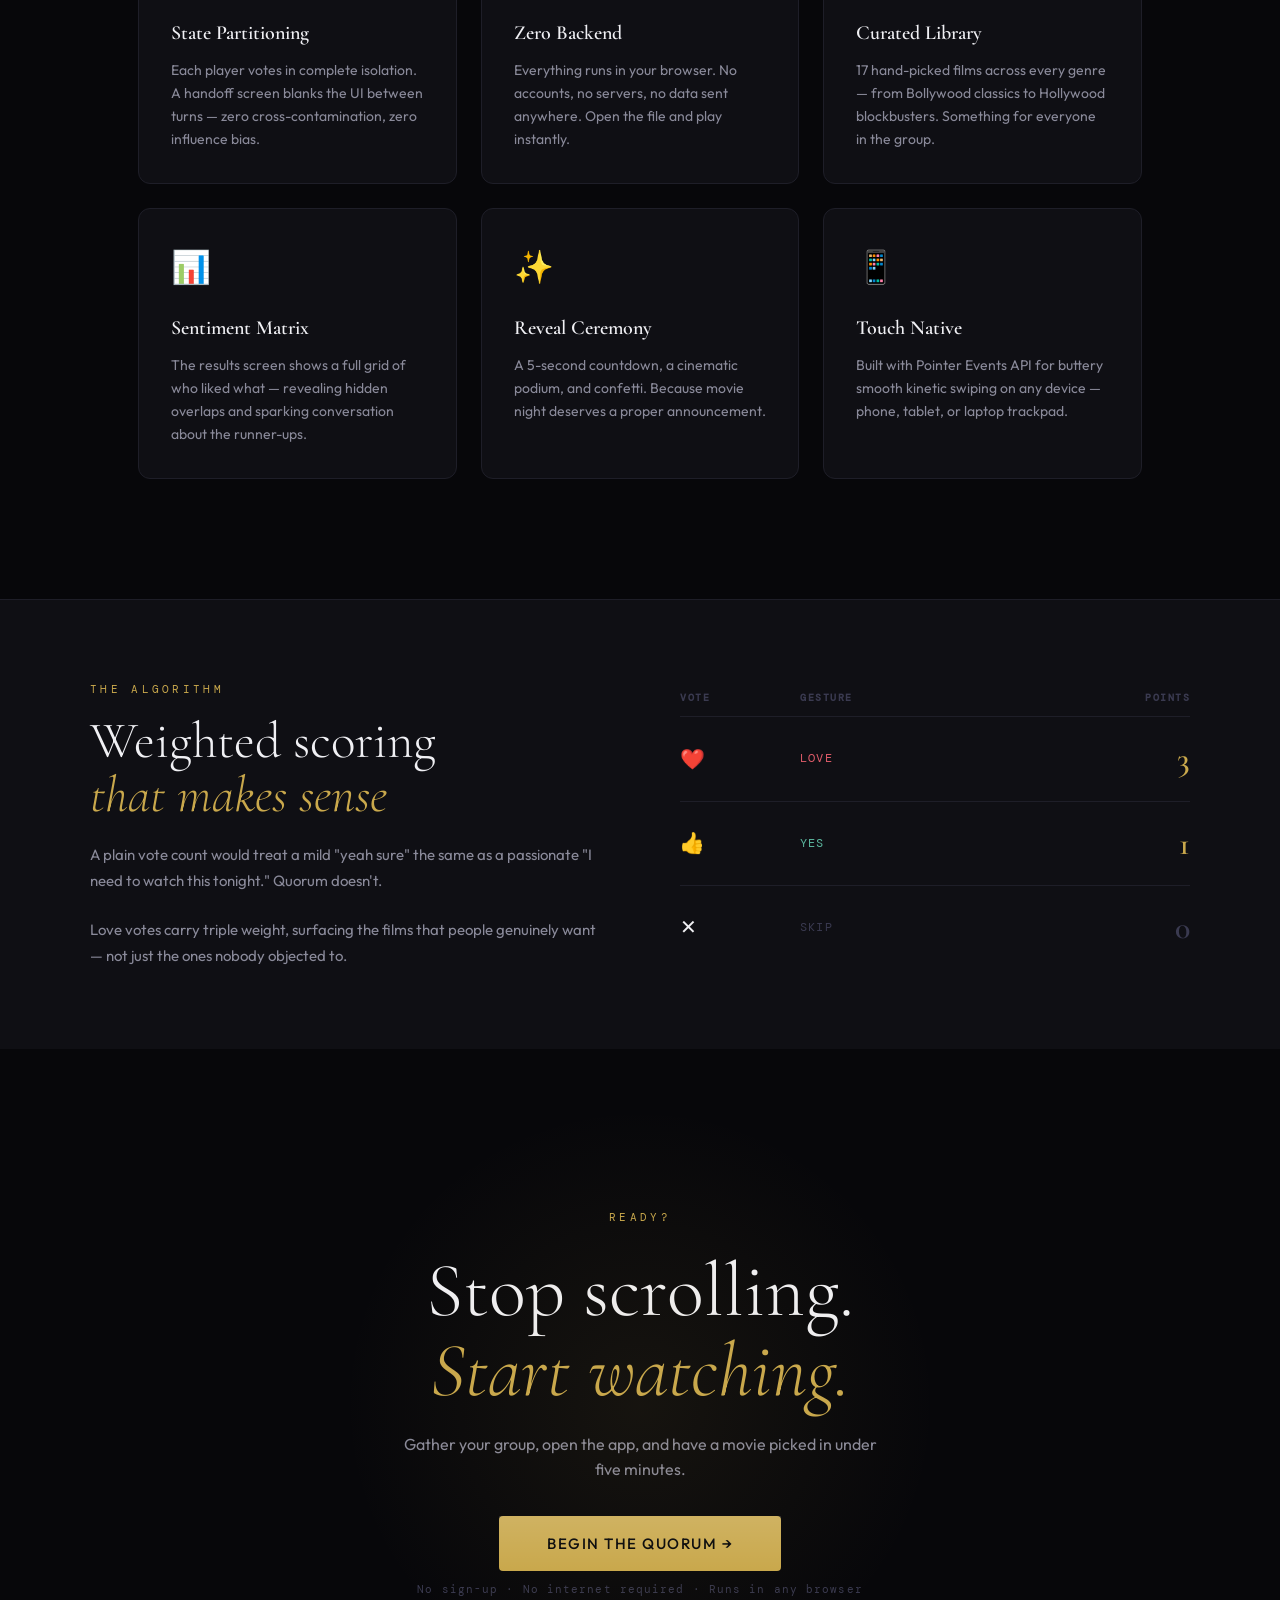
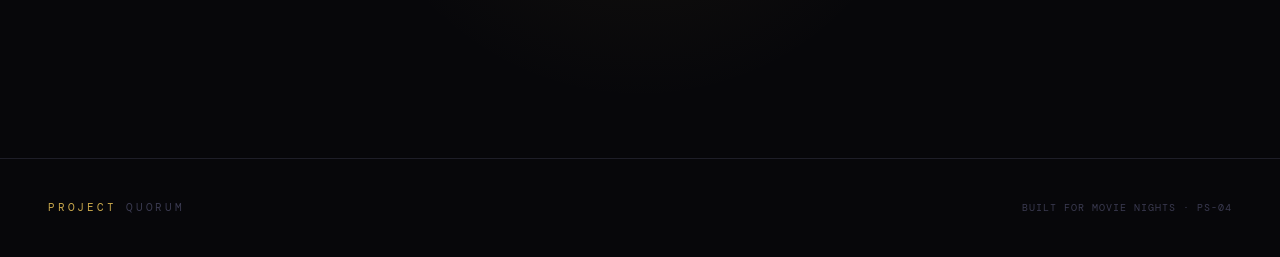
==== commit 6439475b: "fhjklm," ====
--- a/index.html
+++ b/index.html
@@ -3,1283 +3,895 @@
 <head>
 <meta charset="UTF-8">
 <meta name="viewport" content="width=device-width, initial-scale=1.0">
-<title>Project Quorum</title>
-<link rel="preconnect" href="https://fonts.googleapis.com">
-<link href="https://fonts.googleapis.com/css2?family=Playfair+Display:ital,wght@0,700;1,400&family=DM+Mono:wght@300;400&family=Outfit:wght@300;400;600&display=swap" rel="stylesheet">
+<title>Project Quorum — Decide Together</title>
+<link href="https://fonts.googleapis.com/css2?family=Cormorant+Garamond:ital,wght@0,300;0,600;1,300;1,600&family=DM+Mono:wght@300;400&family=Outfit:wght@300;400;500&display=swap" rel="stylesheet">
 <style>
-
-  /* ===== DESIGN TOKENS ===== */
-  :root {
-    --bg: #0a0a0b;
-    --surface: #111115;
-    --surface2: #1a1a22;
-    --border: #2a2a35;
-    --gold: #c9a84c;
-    --gold-dim: #7a5f28;
-    --gold-glow: rgba(201,168,76,0.18);
-    --love: #e05c6a;
-    --love-glow: rgba(224,92,106,0.2);
-    --yes: #5cb8a0;
-    --yes-glow: rgba(92,184,160,0.2);
-    --no: rgb(255, 47, 0);
-    --text: #e8e8f0;
-    --text-dim: #7a7a90;
-    --text-muted: #e4e4ea;
-    --font-display: 'Playfair Display', serif;
-    --font-mono: 'DM Mono', monospace;
-    --font-body: 'Outfit', sans-serif;
-    --radius: 16px;
-    --card-w: 320px;
-    --card-h: 440px;
-  }
-
-  /* ===== RESET & BASE ===== */
-  *, *::before, *::after { box-sizing: border-box; margin: 0; padding: 0; }
-  html, body { height: 100%; overflow: hidden; }
-  body {
-    background: var(--bg);
-    color: var(--text);
-    font-family: var(--font-body);
-    font-size: 15px;
-    line-height: 1.5;
-    -webkit-font-smoothing: antialiased;
-  }
-.skip-icon {
-  color: #ff4757;   /* change this to any color you want */
-  font-size: 22px;
-}
-  /* Grain overlay */
-  body::before {
-    content: '';
-    position: fixed; inset: 0; z-index: 9999;
-    pointer-events: none;
-    background-image: url("data:image/svg+xml,%3Csvg viewBox='0 0 256 256' xmlns='http://www.w3.org/2000/svg'%3E%3Cfilter id='noise'%3E%3CfeTurbulence type='fractalNoise' baseFrequency='0.9' numOctaves='4' stitchTiles='stitch'/%3E%3C/filter%3E%3Crect width='100%25' height='100%25' filter='url(%23noise)' opacity='0.04'/%3E%3C/svg%3E");
-    opacity: 0.35;
-  }
-
-  /* ===== SECTIONS ===== */
-  .section {
-    position: fixed; inset: 0;
-    display: flex; flex-direction: column;
-    align-items: center; justify-content: center;
-    padding: 24px;
-    opacity: 0; pointer-events: none;
-    transition: opacity 0.5s ease;
-  }
-  .section.active {
-    opacity: 1; pointer-events: all;
-  }
-  .logo{
-    padding-top: 20px;
-  }
-
-  /* ===== LOGO ===== */
-  .logo {
-    font-family: var(--font-display);
-    font-size: 13px;
-    letter-spacing: 0.3em;
-    text-transform: uppercase;
-    color: var(--gold);
-    position: fixed; top: 20px; left: 50%;
-    transform: translateX(-50%);
-    z-index: 100;
-    white-space: nowrap;
-  }
-  .logo span { color: var(--text-dim); }
-
-  /* ===== REGISTRATION ===== */
-  #reg-section {
-    gap: 32px;
-  }
-  .reg-card {
-    background: var(--surface);
-    border: 1px solid var(--border);
-    border-radius: var(--radius);
-    padding: 40px;
-    width: 100%;
-    max-width: 460px;
-    position: relative;
-    overflow: hidden;
-  }
-  .reg-card::before {
-    content: '';
-    position: absolute; top: 0; left: 0; right: 0; height: 1px;
-    background: linear-gradient(90deg, transparent, var(--gold), transparent);
-  }
-  .reg-title {
-    font-family: var(--font-display);
-    font-size: 28px;
-    margin-bottom: 6px;
-    color: var(--text);
-  }
-  .reg-subtitle {
-    color: var(--text-dim);
-    font-size: 13px;
-    font-family: var(--font-mono);
-    margin-bottom: 28px;
-    letter-spacing: 0.05em;
-  }
-  .player-fields { display: flex; flex-direction: column; gap: 10px; margin-bottom: 24px; }
-  .player-row {
-    display: flex; align-items: center; gap: 10px;
-  }
-  .player-num {
-    font-family: var(--font-mono);
-    font-size: 12px;
-    color: var(--gold);
-    width: 20px; flex-shrink: 0;
-    opacity: 0.7;
-  }
-  .player-input {
-    flex: 1;
-    background: var(--surface2);
-    border: 1px solid var(--border);
-    border-radius: 8px;
-    padding: 10px 14px;
-    color: var(--text);
-    font-family: var(--font-body);
-    font-size: 14px;
-    outline: none;
-    transition: border-color 0.2s, box-shadow 0.2s;
-  }
-  .player-input::placeholder { color: var(--text-muted); }
-  .player-input:focus {
-    border-color: var(--gold-dim);
-    box-shadow: 0 0 0 3px var(--gold-glow);
-  }
-  .player-input.optional { opacity: 0.6; }
-  .player-input.optional:focus { opacity: 1; }
-  .add-player-btn {
-    background: none; border: 1px dashed var(--border);
-    border-radius: 8px; padding: 9px 14px;
-    color: var(--text-dim); font-family: var(--font-mono);
-    font-size: 12px; cursor: pointer; width: 100%;
-    transition: border-color 0.2s, color 0.2s;
-    letter-spacing: 0.05em;
-  }
-  .add-player-btn:hover { border-color: var(--gold-dim); color: var(--gold); }
-  .start-btn {
-    width: 100%; padding: 14px;
-    background: var(--gold);
-    color: #000; font-family: var(--font-body);
-    font-weight: 600; font-size: 15px;
-    border: none; border-radius: 10px;
-    cursor: pointer; letter-spacing: 0.05em;
-    transition: opacity 0.2s, transform 0.1s;
-    position: relative; overflow: hidden;
-  }
-  .start-btn::after {
-    content: '';
-    position: absolute; inset: 0;
-    background: linear-gradient(to bottom, rgba(255,255,255,0.1), transparent);
-  }
-  .start-btn:hover { opacity: 0.92; }
-  .start-btn:active { transform: scale(0.98); }
-  .movie-count-badge {
-    position: absolute; top: 16px; right: 16px;
-    font-family: var(--font-mono);
-    font-size: 11px; color: var(--text-dim);
-    letter-spacing: 0.05em;
-  }
-
-  /* ===== HANDOFF SCREEN ===== */
-  #handoff-section {
-    gap: 20px; text-align: center;
-  }
-  .handoff-inner {
-    display: flex; flex-direction: column; align-items: center; gap: 16px;
-  }
-  .handoff-tag {
-    font-family: var(--font-mono); font-size: 12px;
-    letter-spacing: 0.2em; color: var(--gold); text-transform: uppercase;
-  }
-  .handoff-name {
-    font-family: var(--font-display); font-size: 42px;
-    line-height: 1.1;
-  }
-  .handoff-sub {
-    color: var(--text-dim); font-size: 14px; max-width: 300px;
-  }
-  .handoff-progress {
-    display: flex; gap: 6px; margin-top: 8px;
-  }
-  .handoff-dot {
-    width: 8px; height: 8px; border-radius: 50%;
-    background: var(--border);
-    transition: background 0.3s;
-  }
-  .handoff-dot.done { background: var(--gold); }
-  .handoff-dot.active { background: var(--text); }
-  .handoff-btn {
-    margin-top: 16px;
-    padding: 13px 36px;
-    background: transparent;
-    border: 1px solid var(--gold);
-    color: var(--gold); border-radius: 8px;
-    font-family: var(--font-mono); font-size: 13px;
-    letter-spacing: 0.1em; cursor: pointer;
-    transition: background 0.2s, color 0.2s;
-  }
-  .handoff-btn:hover { background: var(--gold-glow); }
-
-  /* ===== VOTING SECTION ===== */
-  #vote-section { gap: 0; }
-
-  .vote-header {
-    position: fixed; top: 0; left: 0; right: 0;
-    padding: 16px 20px 14px;
-    display: flex; align-items: center; justify-content: space-between;
-    z-index: 50;
-    background: linear-gradient(to bottom, var(--bg) 60%, transparent);
-  }
-  .vote-player {
-    font-family: var(--font-mono); font-size: 12px;
-    color: var(--gold); letter-spacing: 0.1em;
-    text-transform: uppercase;
-  }
-  .vote-progress-bar {
-    flex: 1; height: 2px;
-    background: var(--border); border-radius: 2px;
-    margin: 0 16px; overflow: hidden;
-  }
-  .vote-progress-fill {
-    height: 100%; background: var(--gold);
-    border-radius: 2px;
-    transition: width 0.3s ease;
-    width: 0%;
-  }
-  .vote-count {
-    font-family: var(--font-mono); font-size: 12px;
-    color: var(--text-dim);
-  }
-
-  /* Card stack */
-  .card-arena {
-    position: relative;
-    width: var(--card-w); height: var(--card-h);
-    margin-top: 60px;
-  }
-
-  .movie-card {
-    position: absolute; inset: 0;
-    background: var(--surface);
-    border: 1px solid var(--border);
-    border-radius: var(--radius);
-    overflow: hidden;
-    cursor: grab;
-    user-select: none;
-    touch-action: none;
-    will-change: transform;
-    transition: box-shadow 0.2s;
-  }
-  .movie-card:active { cursor: grabbing; }
-  .movie-card.is-top { z-index: 10; }
-  .movie-card.behind-1 { z-index: 9; transform: translateY(6px) scale(0.97); }
-  .movie-card.behind-2 { z-index: 8; transform: translateY(12px) scale(0.94); }
-
-  .card-poster {
-    width: 100%; height: 240px;
-    background: var(--surface2);
-    position: relative; overflow: hidden;
-    display: flex; align-items: center; justify-content: center;
-  }
-  .card.innerHTML {
-    position: absolute; inset: 0;
-    background: linear-gradient(135deg, var(--surface2), var(--bg));
-  }
-  .card-poster-icon {
-    font-size: 64px; position: relative; z-index: 1;
-    opacity: 0.4;
-  }
-  .card-genre-badge {
-    position: absolute; top: 12px; left: 12px;
-    background: rgba(0,0,0,0.6);
-    border: 1px solid var(--border);
-    border-radius: 20px; padding: 4px 10px;
-    font-family: var(--font-mono); font-size: 10px;
-    letter-spacing: 0.1em; color: var(--text-dim);
-    backdrop-filter: blur(8px);
-  }
-  .card-year-badge {
-    position: absolute; top: 12px; right: 12px;
-    background: rgba(0,0,0,0.6);
-    border: 1px solid var(--border);
-    border-radius: 20px; padding: 4px 10px;
-    font-family: var(--font-mono); font-size: 10px;
-    color: var(--text-dim);
-    backdrop-filter: blur(8px);
-  }
-  .card-body { padding: 20px; }
-  .card-title {
-    font-family: var(--font-display);
-    font-size: 20px; line-height: 1.2;
-    margin-bottom: 4px;
-  }
-  .card-dir {
-    font-size: 12px; color: var(--text-dim);
-    margin-bottom: 12px; font-family: var(--font-mono);
-  }
-  .card-meta {
-    display: flex; gap: 16px;
-  }
-  .card-meta-item {
-    display: flex; flex-direction: column; gap: 2px;
-  }
-  .card-meta-label {
-    font-size: 10px; color: var(--text-muted);
-    font-family: var(--font-mono); letter-spacing: 0.1em;
-    text-transform: uppercase;
-  }
-  .card-meta-val {
-    font-size: 13px; color: var(--text-dim);
-    font-family: var(--font-mono);
-  }
-
-  /* Swipe overlays */
-  .swipe-indicator {
-    position: absolute; inset: 0;
-    border-radius: var(--radius);
-    opacity: 0;
-    pointer-events: none;
-    transition: opacity 0.1s;
-  }
-  .swipe-indicator.love {
-    background: linear-gradient(135deg, transparent 30%, var(--love-glow));
-    border: 2px solid var(--love);
-  }
-  .swipe-indicator.yes {
-    background: linear-gradient(225deg, transparent 30%, var(--yes-glow));
-    border: 2px solid var(--yes);
-  }
-  .swipe-indicator.no {
-    background: linear-gradient(45deg, rgba(107,107,128,0.15), transparent);
-    border: 2px solid var(--no);
-  }
-  .swipe-label {
-    position: absolute;
-    font-family: var(--font-display); font-size: 24px;
-    font-style: italic; letter-spacing: 0.05em;
-    opacity: 0; transition: opacity 0.1s;
-    pointer-events: none;
-  }
-  .swipe-label.love { top: 20px; right: 20px; color: var(--love); }
-  .swipe-label.yes { top: 20px; left: 20px; color: var(--yes); }
-  .swipe-label.no { bottom: 20px; left: 20px; color: var(--no); }
-
-  /* Action buttons */
-  .action-bar {
-    display: flex; gap: 16px; margin-top: 28px;
-    align-items: center;
-  }
-  .action-btn {
-    width: 56px; height: 56px; border-radius: 50%;
-    border: 1px solid var(--border);
-    background: var(--surface);
-    display: flex; align-items: center; justify-content: center;
-    cursor: pointer; font-size: 22px;
-    transition: transform 0.15s, border-color 0.2s, box-shadow 0.2s;
-    position: relative; overflow: hidden;
-  }
-  .action-btn::before {
-    content: ''; position: absolute; inset: 0; border-radius: 50%; opacity: 0;
-    transition: opacity 0.2s;
-  }
-  .action-btn:hover { transform: scale(1.08); }
-  .action-btn:active { transform: scale(0.95); }
-  .action-btn.no-btn { border-color: var(--no); }
-  .action-btn.no-btn::before { background: rgba(107,107,128,0.15); }
-  .action-btn.no-btn:hover::before { opacity: 1; }
-  .action-btn.yes-btn { width: 68px; height: 68px; border-color: var(--yes); }
-  .action-btn.yes-btn::before { background: var(--yes-glow); }
-  .action-btn.yes-btn:hover::before { opacity: 1; }
-  .action-btn.love-btn { border-color: var(--love); }
-  .action-btn.love-btn::before { background: var(--love-glow); }
-  .action-btn.love-btn:hover::before { opacity: 1; }
-
-  .action-hint {
-    position: absolute; bottom: 8px;
-    font-family: var(--font-mono); font-size: 8px;
-    letter-spacing: 0.05em; color: var(--text-muted);
-    width: 100%; text-align: center;
-  }
-
-  .vote-tip {
-    font-family: var(--font-mono); font-size: 11px;
-    color: var(--text-muted); margin-top: 16px;
-    letter-spacing: 0.05em;
-    text-align: center; max-width: 260px;
-  }
-
-  /* ===== REVEAL / COUNTDOWN ===== */
-  #reveal-section { gap: 24px; text-align: center; }
-  .reveal-text {
-    font-family: var(--font-display); font-size: 14px;
-    letter-spacing: 0.3em; text-transform: uppercase;
-    color: var(--gold); font-style: italic;
-  }
-  .reveal-countdown {
-    font-family: var(--font-display); font-size: 110px;
-    line-height: 1; color: var(--text);
-    animation: pulse-num 1s ease-in-out infinite;
-  }
-  @keyframes pulse-num {
-    0%, 100% { transform: scale(1); opacity: 1; }
-    50% { transform: scale(1.08); opacity: 0.85; }
-  }
-  .reveal-sub {
-    font-family: var(--font-mono); font-size: 12px;
-    color: var(--text-dim); letter-spacing: 0.15em;
-  }
-
-  /* ===== RESULTS ===== */
-  #results-section {
-    overflow-y: auto; overflow-x: hidden;
-    align-items: flex-start;
-    padding: 80px 20px 40px;
-    gap: 32px;
-    justify-content: flex-start;
-  }
-  .results-inner {
-    width: 100%; max-width: 700px;
-    margin: 0 auto;
-    display: flex; flex-direction: column; gap: 32px;
-  }
-  .results-header {
-    text-align: center;
-  }
-  .results-eyebrow {
-    font-family: var(--font-mono); font-size: 11px;
-    letter-spacing: 0.25em; color: var(--gold);
-    text-transform: uppercase; margin-bottom: 8px;
-  }
-  .results-title {
-    font-family: var(--font-display); font-size: 36px;
-  }
-
-  /* Podium */
-  .podium { display: flex; gap: 12px; align-items: flex-end; justify-content: center; }
-  .podium-item {
-    flex: 1; max-width: 180px;
-    display: flex; flex-direction: column; align-items: center; gap: 10px;
-  }
-  .podium-medal { font-size: 26px; }
-  .podium-card {
-    width: 100%;
-    background: var(--surface);
-    border: 1px solid var(--border);
-    border-radius: 12px;
-    padding: 14px 12px; text-align: center;
-    position: relative; overflow: hidden;
-  }
-  .podium-card.first {
-    border-color: var(--gold);
-    box-shadow: 0 0 30px var(--gold-glow);
-  }
-  .podium-card.first::before {
-    content: '';
-    position: absolute; top: 0; left: 0; right: 0; height: 1px;
-    background: linear-gradient(90deg, transparent, var(--gold), transparent);
-  }
-  .podium-card.second { border-color: #888; }
-  .podium-card.third { border-color: #7a5540; }
-  .podium-rank {
-    font-family: var(--font-mono); font-size: 10px;
-    color: var(--text-muted); letter-spacing: 0.1em; margin-bottom: 4px;
-  }
-  .podium-title {
-    font-family: var(--font-display); font-size: 14px;
-    line-height: 1.2; margin-bottom: 8px;
-  }
-  .podium-score {
-    font-family: var(--font-mono); font-size: 20px;
-    color: var(--gold);
-  }
-  .podium-score-label {
-    font-family: var(--font-mono); font-size: 9px;
-    color: var(--text-muted); letter-spacing: 0.1em;
-  }
-  .podium-height { background: var(--surface2); border-radius: 4px 4px 0 0; width: 4px; }
-
-  /* Full ranking table */
-  .ranking-section {}
-  .ranking-label {
-    font-family: var(--font-mono); font-size: 11px;
-    letter-spacing: 0.15em; color: var(--text-dim);
-    text-transform: uppercase; margin-bottom: 12px;
-    padding-bottom: 8px;
-    border-bottom: 1px solid var(--border);
-  }
-  .ranking-row {
-    display: flex; align-items: center; gap: 12px;
-    padding: 10px 0;
-    border-bottom: 1px solid var(--border);
-  }
-  .ranking-row:last-child { border-bottom: none; }
-  .rank-num {
-    font-family: var(--font-mono); font-size: 12px;
-    color: var(--text-muted); width: 20px; text-align: right;
-  }
-  .rank-title { flex: 1; font-size: 14px; }
-  .rank-genre {
-    font-family: var(--font-mono); font-size: 10px;
-    color: var(--text-muted); letter-spacing: 0.05em;
-  }
-  .rank-votes { display: flex; gap: 6px; align-items: center; }
-  .vote-chip {
-    font-family: var(--font-mono); font-size: 10px;
-    padding: 2px 7px; border-radius: 12px;
-  }
-  .vote-chip.love { background: var(--love-glow); color: var(--love); }
-  .vote-chip.yes { background: var(--yes-glow); color: var(--yes); }
-  .rank-score {
-    font-family: var(--font-mono); font-size: 14px;
-    color: var(--gold); width: 28px; text-align: right;
-  }
-
-  /* Sentiment matrix */
-  .matrix-section {}
-  .matrix-label {
-    font-family: var(--font-mono); font-size: 11px;
-    letter-spacing: 0.15em; color: var(--text-dim);
-    text-transform: uppercase; margin-bottom: 12px;
-    padding-bottom: 8px;
-    border-bottom: 1px solid var(--border);
-  }
-  .matrix-table { width: 100%; border-collapse: collapse; }
-  .matrix-table th {
-    font-family: var(--font-mono); font-size: 10px;
-    letter-spacing: 0.08em; color: var(--text-muted);
-    text-transform: uppercase; padding: 6px 8px;
-    text-align: center; font-weight: 400;
-  }
-  .matrix-table th.movie-col { text-align: left; }
-  .matrix-table td {
-    padding: 8px 8px; font-size: 13px;
-    border-top: 1px solid var(--border);
-    text-align: center;
-  }
-  .matrix-table td.movie-name {
-    text-align: left;
-    font-family: var(--font-display); font-size: 12px;
-    color: var(--text-dim);
-    max-width: 120px; overflow: hidden; text-overflow: ellipsis; white-space: nowrap;
-  }
-  .sentiment-dot {
-    display: inline-block; width: 24px; height: 24px;
-    border-radius: 50%; line-height: 24px; font-size: 13px;
-  }
-  .sentiment-dot.love { background: var(--love-glow); }
-  .sentiment-dot.yes { background: var(--yes-glow); }
-  .sentiment-dot.no { background: rgba(107,107,128,0.1); }
-
-  /* Reset btn */
-  .reset-btn {
-    margin: 0 auto; display: block;
-    padding: 12px 32px;
-    background: transparent; border: 1px solid var(--border);
-    color: var(--text-dim); border-radius: 8px;
-    font-family: var(--font-mono); font-size: 12px;
-    letter-spacing: 0.1em; cursor: pointer;
-    transition: border-color 0.2s, color 0.2s;
-  }
-  .reset-btn:hover { border-color: var(--gold-dim); color: var(--gold); }
-
-  /* ===== CONFETTI ===== */
-  #confetti-canvas {
-    position: fixed; inset: 0; z-index: 200;
-    pointer-events: none;
-  }
-
-  /* ===== ANIMATIONS ===== */
-  @keyframes fly-out-right {
-    to { transform: translateX(120vw) rotate(25deg); opacity: 0; }
-  }
-  @keyframes fly-out-left {
-    to { transform: translateX(-120vw) rotate(-25deg); opacity: 0; }
-  }
-  @keyframes fly-out-up {
-    to { transform: translateY(-120vh) scale(0.8); opacity: 0; }
-  }
-  @keyframes snap-back {
-    to { transform: none; }
-  }
-  .fly-right { animation: fly-out-right 0.4s cubic-bezier(0.4,0,1,1) forwards; }
-  .fly-left  { animation: fly-out-left  0.4s cubic-bezier(0.4,0,1,1) forwards; }
-  .fly-up    { animation: fly-out-up    0.4s cubic-bezier(0.4,0,1,1) forwards; }
-  .snap      { animation: snap-back 0.4s cubic-bezier(0.175,0.885,0.32,1.275) forwards; }
-
-  @keyframes fade-in-up {
-    from { opacity: 0; transform: translateY(16px); }
-    to { opacity: 1; transform: translateY(0); }
-  }
-  .fade-in-up { animation: fade-in-up 0.5s ease forwards; }
-
-  /* Staggered results items */
-  .ranking-row { opacity: 0; }
-  .ranking-row.visible {
-    animation: fade-in-up 0.4s ease forwards;
-  }
-
-  /* ===== SCROLLBAR ===== */
-  ::-webkit-scrollbar { width: 4px; }
-  ::-webkit-scrollbar-track { background: transparent; }
-  ::-webkit-scrollbar-thumb { background: var(--border); border-radius: 2px; }
+:root {
+  --bg: #07070a;
+  --gold: #c9a84c;
+  --gold-light: #e8c96a;
+  --gold-dim: #7a5f28;
+  --gold-glow: rgba(201,168,76,0.12);
+  --gold-glow2: rgba(201,168,76,0.06);
+  --text: #f0f0f4;
+  --text-dim: #8a8a9a;
+  --text-muted: #3a3a50;
+  --surface: #0f0f14;
+  --surface2: #161620;
+  --border: #1e1e28;
+  --love: #e05c6a;
+  --yes: #5cb8a0;
+  --font-display: 'Cormorant Garamond', serif;
+  --font-mono: 'DM Mono', monospace;
+  --font-body: 'Outfit', sans-serif;
+}
+
+*, *::before, *::after { box-sizing: border-box; margin: 0; padding: 0; }
+html { scroll-behavior: smooth; }
+body {
+  background: var(--bg);
+  color: var(--text);
+  font-family: var(--font-body);
+  font-size: 16px;
+  line-height: 1.6;
+  -webkit-font-smoothing: antialiased;
+  overflow-x: hidden;
+}
+
+/* ── GRAIN ── */
+body::before {
+  content: '';
+  position: fixed; inset: 0; z-index: 9999;
+  pointer-events: none;
+  background-image: url("data:image/svg+xml,%3Csvg viewBox='0 0 200 200' xmlns='http://www.w3.org/2000/svg'%3E%3Cfilter id='n'%3E%3CfeTurbulence type='fractalNoise' baseFrequency='0.85' numOctaves='4' stitchTiles='stitch'/%3E%3C/filter%3E%3Crect width='100%25' height='100%25' filter='url(%23n)' opacity='0.045'/%3E%3C/svg%3E");
+  opacity: 0.4;
+}
+
+/* ── NAV ── */
+nav {
+  position: fixed; top: 0; left: 0; right: 0; z-index: 100;
+  display: flex; align-items: center; justify-content: space-between;
+  padding: 22px 48px;
+  background: linear-gradient(to bottom, rgba(7,7,10,0.95), transparent);
+  backdrop-filter: blur(2px);
+}
+.nav-logo {
+  font-family: var(--font-mono);
+  font-size: 12px; letter-spacing: 0.3em;
+  color: var(--gold); text-transform: uppercase;
+}
+.nav-logo span { color: var(--text-dim); }
+.nav-links {
+  display: flex; gap: 36px; list-style: none;
+}
+.nav-links a {
+  font-family: var(--font-mono); font-size: 11px;
+  letter-spacing: 0.15em; color: var(--text-dim);
+  text-decoration: none; text-transform: uppercase;
+  transition: color 0.2s;
+}
+.nav-links a:hover { color: var(--gold); }
+.nav-cta {
+  padding: 9px 22px;
+  border: 1px solid var(--gold-dim);
+  border-radius: 4px; color: var(--gold);
+  font-family: var(--font-mono); font-size: 11px;
+  letter-spacing: 0.15em; text-decoration: none;
+  text-transform: uppercase;
+  transition: background 0.2s, border-color 0.2s;
+}
+.nav-cta:hover { background: var(--gold-glow); border-color: var(--gold); }
+
+/* ── HERO ── */
+.hero {
+  min-height: 100vh;
+  display: flex; flex-direction: column;
+  align-items: center; justify-content: center;
+  text-align: center;
+  padding: 120px 24px 80px;
+  position: relative; overflow: hidden;
+}
+
+/* Radial spotlight */
+.hero::after {
+  content: '';
+  position: absolute;
+  top: -100px; left: 50%; transform: translateX(-50%);
+  width: 800px; height: 800px; border-radius: 50%;
+  background: radial-gradient(ellipse, rgba(201,168,76,0.07) 0%, transparent 70%);
+  pointer-events: none;
+}
+
+/* Floating film strips */
+.filmstrip {
+  position: absolute;
+  display: flex; gap: 2px;
+  opacity: 0.06;
+  pointer-events: none;
+}
+.filmstrip-left {
+  left: -20px; top: 0; bottom: 0;
+  flex-direction: column;
+  width: 60px;
+}
+.filmstrip-right {
+  right: -20px; top: 0; bottom: 0;
+  flex-direction: column;
+  width: 60px;
+}
+.film-frame {
+  width: 60px; height: 50px; flex-shrink: 0;
+  border: 1px solid var(--gold);
+  position: relative;
+}
+.film-frame::before, .film-frame::after {
+  content: '';
+  position: absolute; top: 50%; transform: translateY(-50%);
+  width: 6px; height: 8px; border-radius: 1px;
+  background: var(--gold);
+}
+.film-frame::before { left: -8px; }
+.film-frame::after { right: -8px; }
+
+.hero-eyebrow {
+  font-family: var(--font-mono); font-size: 11px;
+  letter-spacing: 0.35em; color: var(--gold);
+  text-transform: uppercase; margin-bottom: 28px;
+  opacity: 0; animation: fade-up 0.8s 0.2s ease forwards;
+}
+.hero-title {
+  font-family: var(--font-display);
+  font-size: clamp(64px, 10vw, 130px);
+  font-weight: 300; line-height: 0.9;
+  letter-spacing: -0.02em;
+  margin-bottom: 12px;
+  opacity: 0; animation: fade-up 0.8s 0.35s ease forwards;
+}
+.hero-title em {
+  font-style: italic; color: var(--gold);
+  display: block;
+}
+.hero-subtitle {
+  font-family: var(--font-display);
+  font-size: clamp(18px, 3vw, 26px);
+  font-weight: 300; font-style: italic;
+  color: var(--text-dim); margin-bottom: 48px;
+  opacity: 0; animation: fade-up 0.8s 0.5s ease forwards;
+}
+.hero-actions {
+  display: flex; gap: 16px; align-items: center;
+  justify-content: center; flex-wrap: wrap;
+  opacity: 0; animation: fade-up 0.8s 0.65s ease forwards;
+}
+.btn-primary {
+  padding: 16px 40px;
+  background: var(--gold);
+  color: #000; font-family: var(--font-body);
+  font-weight: 500; font-size: 14px;
+  letter-spacing: 0.1em; text-transform: uppercase;
+  text-decoration: none; border-radius: 4px;
+  border: none; cursor: pointer;
+  transition: opacity 0.2s, transform 0.15s;
+  position: relative; overflow: hidden;
+}
+.btn-primary::after {
+  content: '';
+  position: absolute; inset: 0;
+  background: linear-gradient(to bottom, rgba(255,255,255,0.12), transparent);
+}
+.btn-primary:hover { opacity: 0.9; transform: translateY(-1px); }
+.btn-secondary {
+  padding: 15px 32px;
+  background: transparent;
+  border: 1px solid var(--border);
+  color: var(--text-dim); font-family: var(--font-mono);
+  font-size: 11px; letter-spacing: 0.15em;
+  text-transform: uppercase; text-decoration: none;
+  border-radius: 4px;
+  transition: border-color 0.2s, color 0.2s;
+}
+.btn-secondary:hover { border-color: var(--gold-dim); color: var(--gold); }
+
+/* Scroll indicator */
+.scroll-hint {
+  position: absolute; bottom: 40px; left: 50%; transform: translateX(-50%);
+  display: flex; flex-direction: column; align-items: center; gap: 8px;
+  opacity: 0; animation: fade-up 0.8s 1s ease forwards;
+}
+.scroll-hint span {
+  font-family: var(--font-mono); font-size: 9px;
+  letter-spacing: 0.2em; color: var(--text-muted);
+  text-transform: uppercase;
+}
+.scroll-line {
+  width: 1px; height: 40px;
+  background: linear-gradient(to bottom, var(--gold-dim), transparent);
+  animation: scroll-pulse 2s ease-in-out infinite;
+}
+@keyframes scroll-pulse {
+  0%, 100% { opacity: 0.4; transform: scaleY(1); }
+  50% { opacity: 1; transform: scaleY(1.1); }
+}
+
+/* ── CARDS PREVIEW ── */
+.preview-strip {
+  padding: 80px 0;
+  overflow: hidden;
+  position: relative;
+  background: linear-gradient(to bottom, var(--bg), var(--surface), var(--bg));
+}
+.preview-strip::before, .preview-strip::after {
+  content: '';
+  position: absolute; top: 0; bottom: 0; width: 200px; z-index: 2;
+  pointer-events: none;
+}
+.preview-strip::before { left: 0; background: linear-gradient(to right, var(--bg), transparent); }
+.preview-strip::after  { right: 0; background: linear-gradient(to left, var(--bg), transparent); }
+
+.cards-track {
+  display: flex; gap: 16px;
+  animation: scroll-track 30s linear infinite;
+  width: max-content;
+}
+.cards-track:hover { animation-play-state: paused; }
+
+@keyframes scroll-track {
+  from { transform: translateX(0); }
+  to   { transform: translateX(-50%); }
+}
+
+.preview-card {
+  width: 140px; height: 200px; flex-shrink: 0;
+  background: var(--surface2);
+  border: 1px solid var(--border);
+  border-radius: 10px; overflow: hidden;
+  position: relative;
+  transition: transform 0.3s, border-color 0.3s;
+}
+.preview-card:hover { transform: translateY(-6px) scale(1.03); border-color: var(--gold-dim); }
+.preview-card-inner {
+  width: 100%; height: 100%;
+  display: flex; align-items: center; justify-content: center;
+  font-size: 40px;
+  background: linear-gradient(135deg, var(--surface2), var(--bg));
+}
+.preview-card-label {
+  position: absolute; bottom: 0; left: 0; right: 0;
+  padding: 8px;
+  background: linear-gradient(to top, rgba(0,0,0,0.9), transparent);
+  font-family: var(--font-display); font-size: 11px;
+  line-height: 1.2; color: var(--text-dim);
+}
+
+/* ── HOW IT WORKS ── */
+.how {
+  padding: 120px 48px;
+  max-width: 1100px; margin: 0 auto;
+}
+.section-eyebrow {
+  font-family: var(--font-mono); font-size: 11px;
+  letter-spacing: 0.3em; color: var(--gold);
+  text-transform: uppercase; margin-bottom: 16px;
+}
+.section-title {
+  font-family: var(--font-display);
+  font-size: clamp(36px, 5vw, 64px);
+  font-weight: 300; line-height: 1.05;
+  margin-bottom: 64px;
+}
+.section-title em { font-style: italic; color: var(--gold); }
+
+.steps {
+  display: grid;
+  grid-template-columns: repeat(auto-fit, minmax(220px, 1fr));
+  gap: 2px;
+}
+.step {
+  padding: 40px 32px;
+  background: var(--surface);
+  border: 1px solid var(--border);
+  position: relative; overflow: hidden;
+  transition: border-color 0.3s;
+}
+.step:hover { border-color: var(--gold-dim); }
+.step::before {
+  content: '';
+  position: absolute; top: 0; left: 0; right: 0; height: 1px;
+  background: linear-gradient(90deg, transparent, var(--gold-dim), transparent);
+  opacity: 0; transition: opacity 0.3s;
+}
+.step:hover::before { opacity: 1; }
+.step-num {
+  font-family: var(--font-display);
+  font-size: 72px; font-weight: 600;
+  color: var(--text-muted); line-height: 1;
+  margin-bottom: 20px;
+  transition: color 0.3s;
+}
+.step:hover .step-num { color: var(--gold-dim); }
+.step-icon { font-size: 28px; margin-bottom: 16px; }
+.step-title {
+  font-family: var(--font-display);
+  font-size: 22px; font-weight: 600;
+  margin-bottom: 10px;
+}
+.step-desc {
+  font-size: 14px; color: var(--text-dim); line-height: 1.6;
+}
+
+/* ── SWIPE DEMO ── */
+.demo {
+  padding: 80px 48px;
+  background: var(--surface);
+  border-top: 1px solid var(--border);
+  border-bottom: 1px solid var(--border);
+}
+.demo-inner {
+  max-width: 1100px; margin: 0 auto;
+  display: grid; grid-template-columns: 1fr 1fr;
+  gap: 80px; align-items: center;
+}
+.demo-text .section-eyebrow { margin-bottom: 16px; }
+.demo-text .section-title { margin-bottom: 24px; }
+.demo-desc {
+  color: var(--text-dim); font-size: 15px; line-height: 1.7;
+  margin-bottom: 32px;
+}
+.vote-pills {
+  display: flex; flex-direction: column; gap: 12px;
+}
+.vote-pill {
+  display: flex; align-items: center; gap: 14px;
+  padding: 14px 18px;
+  background: var(--bg);
+  border: 1px solid var(--border);
+  border-radius: 8px;
+  transition: border-color 0.2s, transform 0.2s;
+}
+.vote-pill:hover { transform: translateX(4px); }
+.vote-pill.love:hover { border-color: var(--love); }
+.vote-pill.yes:hover  { border-color: var(--yes); }
+.vote-pill.skip:hover { border-color: var(--text-muted); }
+.pill-icon { font-size: 20px; }
+.pill-text { flex: 1; }
+.pill-name {
+  font-family: var(--font-mono); font-size: 11px;
+  letter-spacing: 0.1em; text-transform: uppercase;
+  margin-bottom: 2px;
+}
+.vote-pill.love .pill-name { color: var(--love); }
+.vote-pill.yes  .pill-name { color: var(--yes); }
+.vote-pill.skip .pill-name { color: var(--text-muted); }
+.pill-sub { font-size: 12px; color: var(--text-dim); }
+.pill-points {
+  font-family: var(--font-mono); font-size: 18px;
+  color: var(--gold);
+}
+
+/* Demo card mockup */
+.demo-visual {
+  display: flex; align-items: center; justify-content: center;
+  position: relative; height: 400px;
+}
+.mock-card {
+  width: 220px; height: 320px;
+  background: var(--bg);
+  border: 1px solid var(--border);
+  border-radius: 14px; overflow: hidden;
+  position: absolute;
+  box-shadow: 0 30px 60px rgba(0,0,0,0.5);
+}
+.mock-card.c1 {
+  transform: rotate(-6deg) translateX(-30px);
+  z-index: 1; opacity: 0.5;
+}
+.mock-card.c2 {
+  transform: rotate(-2deg);
+  z-index: 2; opacity: 0.75;
+}
+.mock-card.c3 {
+  transform: rotate(3deg) translateX(20px);
+  z-index: 3;
+  animation: card-float 3s ease-in-out infinite;
+  border-color: var(--gold-dim);
+}
+@keyframes card-float {
+  0%, 100% { transform: rotate(3deg) translateX(20px) translateY(0); }
+  50%       { transform: rotate(3deg) translateX(20px) translateY(-8px); }
+}
+.mock-poster {
+  height: 180px; width: 100%;
+  display: flex; align-items: center; justify-content: center;
+  font-size: 56px;
+  background: linear-gradient(135deg, #1a1a22, #0a0a0e);
+}
+.mock-body { padding: 14px; }
+.mock-title {
+  font-family: var(--font-display); font-size: 16px;
+  margin-bottom: 4px;
+}
+.mock-dir {
+  font-family: var(--font-mono); font-size: 10px;
+  color: var(--text-dim);
+}
+.mock-badge {
+  position: absolute; top: 10px; left: 10px;
+  background: rgba(0,0,0,0.7);
+  border: 1px solid var(--gold);
+  border-radius: 20px; padding: 3px 8px;
+  font-family: var(--font-mono); font-size: 9px;
+  color: var(--gold); letter-spacing: 0.1em;
+}
+
+/* ── FEATURES ── */
+.features {
+  padding: 120px 48px;
+  max-width: 1100px; margin: 0 auto;
+}
+.features-grid {
+  display: grid;
+  grid-template-columns: repeat(auto-fit, minmax(280px, 1fr));
+  gap: 24px;
+}
+.feature-card {
+  padding: 32px;
+  background: var(--surface);
+  border: 1px solid var(--border);
+  border-radius: 12px;
+  transition: border-color 0.3s, transform 0.3s;
+  position: relative; overflow: hidden;
+}
+.feature-card:hover { border-color: var(--gold-dim); transform: translateY(-3px); }
+.feature-card::after {
+  content: '';
+  position: absolute; bottom: 0; left: 0; right: 0; height: 1px;
+  background: linear-gradient(90deg, transparent, var(--gold-dim), transparent);
+  opacity: 0; transition: opacity 0.3s;
+}
+.feature-card:hover::after { opacity: 1; }
+.feature-icon {
+  font-size: 32px; margin-bottom: 20px;
+  display: block;
+}
+.feature-title {
+  font-family: var(--font-display); font-size: 20px;
+  font-weight: 600; margin-bottom: 10px;
+}
+.feature-desc {
+  font-size: 14px; color: var(--text-dim); line-height: 1.65;
+}
+
+/* ── SCORING ── */
+.scoring {
+  padding: 80px 48px;
+  border-top: 1px solid var(--border);
+  background: var(--surface);
+}
+.scoring-inner {
+  max-width: 1100px; margin: 0 auto;
+  display: grid; grid-template-columns: 1fr 1fr; gap: 80px; align-items: center;
+}
+.score-table {
+  width: 100%; border-collapse: collapse;
+}
+.score-table th {
+  font-family: var(--font-mono); font-size: 10px;
+  letter-spacing: 0.15em; color: var(--text-muted);
+  text-transform: uppercase; padding: 10px 0;
+  text-align: left; border-bottom: 1px solid var(--border);
+}
+.score-table td {
+  padding: 16px 0; border-bottom: 1px solid var(--border);
+  vertical-align: middle;
+}
+.score-table tr:last-child td { border-bottom: none; }
+.score-emoji { font-size: 20px; }
+.score-name {
+  font-family: var(--font-mono); font-size: 12px;
+  letter-spacing: 0.1em; text-transform: uppercase;
+  padding: 0 16px;
+}
+.score-dir { color: var(--text-dim); font-size: 13px; }
+.score-pts {
+  font-family: var(--font-display); font-size: 32px;
+  font-weight: 600; color: var(--gold);
+  text-align: right;
+}
+
+/* ── CTA ── */
+.cta {
+  padding: 160px 48px;
+  text-align: center; position: relative; overflow: hidden;
+}
+.cta::before {
+  content: '';
+  position: absolute; top: 50%; left: 50%;
+  transform: translate(-50%, -50%);
+  width: 600px; height: 600px; border-radius: 50%;
+  background: radial-gradient(ellipse, rgba(201,168,76,0.08), transparent 70%);
+  pointer-events: none;
+}
+.cta-eyebrow {
+  font-family: var(--font-mono); font-size: 11px;
+  letter-spacing: 0.3em; color: var(--gold);
+  text-transform: uppercase; margin-bottom: 24px;
+}
+.cta-title {
+  font-family: var(--font-display);
+  font-size: clamp(40px, 6vw, 80px);
+  font-weight: 300; line-height: 1.05;
+  margin-bottom: 20px;
+}
+.cta-title em { font-style: italic; color: var(--gold); }
+.cta-sub {
+  font-size: 16px; color: var(--text-dim);
+  margin-bottom: 48px; max-width: 500px; margin-inline: auto;
+  margin-bottom: 48px;
+}
+.cta-note {
+  margin-top: 24px;
+  font-family: var(--font-mono); font-size: 11px;
+  color: var(--text-muted); letter-spacing: 0.1em;
+}
+
+/* ── FOOTER ── */
+footer {
+  padding: 40px 48px;
+  border-top: 1px solid var(--border);
+  display: flex; align-items: center; justify-content: space-between;
+  flex-wrap: wrap; gap: 16px;
+}
+.footer-logo {
+  font-family: var(--font-mono); font-size: 11px;
+  letter-spacing: 0.25em; color: var(--gold);
+  text-transform: uppercase;
+}
+.footer-logo span { color: var(--text-muted); }
+.footer-text {
+  font-family: var(--font-mono); font-size: 10px;
+  letter-spacing: 0.1em; color: var(--text-muted);
+  text-transform: uppercase;
+}
+
+/* ── ANIMATIONS ── */
+@keyframes fade-up {
+  from { opacity: 0; transform: translateY(24px); }
+  to   { opacity: 1; transform: translateY(0); }
+}
+
+.reveal {
+  opacity: 0; transform: translateY(30px);
+  transition: opacity 0.7s ease, transform 0.7s ease;
+}
+.reveal.visible {
+  opacity: 1; transform: translateY(0);
+}
+
+/* ── RESPONSIVE ── */
+@media (max-width: 768px) {
+  nav { padding: 18px 24px; }
+  .nav-links { display: none; }
+  .how, .features, .scoring, .cta { padding: 80px 24px; }
+  .demo { padding: 60px 24px; }
+  .demo-inner { grid-template-columns: 1fr; gap: 48px; }
+  .demo-visual { height: 280px; }
+  .scoring-inner { grid-template-columns: 1fr; gap: 48px; }
+  footer { padding: 32px 24px; flex-direction: column; text-align: center; }
+  .mock-card.c1 { display: none; }
+}
+
+/* ── SCROLLBAR ── */
+::-webkit-scrollbar { width: 4px; }
+::-webkit-scrollbar-track { background: var(--bg); }
+::-webkit-scrollbar-thumb { background: var(--border); border-radius: 2px; }
 </style>
 </head>
 <body>
 
-<canvas id="confetti-canvas"></canvas>
-
-<div class="logo">PROJECT <span>QUORUM</span></div>
-
-<!-- REGISTRATION -->
-<section class="section active" id="reg-section">
-  <div class="reg-card">
-    <div class="movie-count-badge" id="movie-count-badge">38 FILMS</div>
-    <div class="reg-title">Who's watching?</div>
-    <div class="reg-subtitle">// 2–5 participants · enter names below</div>
-    <div class="player-fields" id="player-fields">
-      <div class="player-row">
-        <span class="player-num">01</span>
-        <input class="player-input" type="text" placeholder="Player one" maxlength="20">
-      </div>
-      <div class="player-row">
-        <span class="player-num">02</span>
-        <input class="player-input" type="text" placeholder="Player two" maxlength="20">
-      </div>
-      <div class="player-row">
-        <span class="player-num">03</span>
-        <input class="player-input optional" type="text" placeholder="Optional" maxlength="20">
-      </div>
-    </div>
-    <button class="add-player-btn" id="add-player-btn">+ ADD PLAYER</button>
-    <br><br>
-    <button class="start-btn" id="start-btn">BEGIN THE QUORUM →</button>
+<!-- NAV -->
+<nav>
+  <div class="nav-logo">PROJECT <span>QUORUM</span></div>
+  <ul class="nav-links">
+    <li><a href="#how">How it works</a></li>
+    <li><a href="#features">Features</a></li>
+    <li><a href="#scoring">Scoring</a></li>
+  </ul>
+  <a href="quorum.html" class="nav-cta">Launch App →</a>
+</nav>
+
+<!-- HERO -->
+<section class="hero">
+  <!-- Film strips -->
+  <div class="filmstrip filmstrip-left">
+    <div class="film-frame"></div><div class="film-frame"></div>
+    <div class="film-frame"></div><div class="film-frame"></div>
+    <div class="film-frame"></div><div class="film-frame"></div>
+    <div class="film-frame"></div><div class="film-frame"></div>
+    <div class="film-frame"></div><div class="film-frame"></div>
+    <div class="film-frame"></div><div class="film-frame"></div>
+  </div>
+  <div class="filmstrip filmstrip-right">
+    <div class="film-frame"></div><div class="film-frame"></div>
+    <div class="film-frame"></div><div class="film-frame"></div>
+    <div class="film-frame"></div><div class="film-frame"></div>
+    <div class="film-frame"></div><div class="film-frame"></div>
+    <div class="film-frame"></div><div class="film-frame"></div>
+    <div class="film-frame"></div><div class="film-frame"></div>
+  </div>
+
+  <div class="hero-eyebrow">The Group Movie Decision Engine</div>
+  <h1 class="hero-title">
+    No More<br>
+    <em>Endless Debates</em>
+  </h1>
+  <p class="hero-subtitle">Swipe. Vote. Decide. Tonight.</p>
+  <div class="hero-actions">
+    <a href="quorum.html" class="btn-primary">Start the Quorum →</a>
+    <a href="#how" class="btn-secondary">See How It Works</a>
+  </div>
+
+  <div class="scroll-hint">
+    <span>Scroll</span>
+    <div class="scroll-line"></div>
   </div>
 </section>
 
-<!-- HANDOFF / PLAYER TRANSITION -->
-<section class="section" id="handoff-section">
-  <div class="handoff-inner">
-    <div class="handoff-tag">NEXT UP</div>
-    <div class="handoff-name" id="handoff-name">Player</div>
-    <div class="handoff-sub">Pass the device. When ready, tap below to start your round.</div>
-    <div class="handoff-progress" id="handoff-progress"></div>
-    <button class="handoff-btn" id="handoff-btn">I'M READY →</button>
+<!-- SCROLLING MOVIE PREVIEW -->
+<div class="preview-strip">
+  <div class="cards-track" id="cards-track"></div>
+</div>
+
+<!-- HOW IT WORKS -->
+<section class="how" id="how">
+  <div class="section-eyebrow">The Process</div>
+  <h2 class="section-title">Four steps to<br><em>movie night harmony</em></h2>
+
+  <div class="steps">
+    <div class="step reveal">
+      <div class="step-num">01</div>
+      <div class="step-icon">👥</div>
+      <div class="step-title">Gather the Group</div>
+      <div class="step-desc">Enter 2 to 5 player names. Everyone votes on the same curated library of films — independently and privately.</div>
+    </div>
+    <div class="step reveal">
+      <div class="step-num">02</div>
+      <div class="step-icon">🃏</div>
+      <div class="step-title">Swipe the Deck</div>
+      <div class="step-desc">Each player gets their own shuffled deck. Swipe right for Yes, left to Skip, or up for Love. No one sees anyone else's votes.</div>
+    </div>
+    <div class="step reveal">
+      <div class="step-num">03</div>
+      <div class="step-icon">⚖️</div>
+      <div class="step-title">The Quorum Scores</div>
+      <div class="step-desc">A weighted algorithm tallies all votes in real time. Love counts triple. The film everyone wants rises to the top.</div>
+    </div>
+    <div class="step reveal">
+      <div class="step-num">04</div>
+      <div class="step-icon">🏆</div>
+      <div class="step-title">The Verdict</div>
+      <div class="step-desc">A cinematic reveal ceremony announces the winner with a full sentiment matrix showing exactly who liked what.</div>
+    </div>
   </div>
 </section>
 
-<!-- VOTING -->
-<section class="section" id="vote-section">
-  <div class="vote-header">
-    <div class="vote-player" id="vote-player-name">—</div>
-    <div class="vote-progress-bar">
-      <div class="vote-progress-fill" id="vote-progress-fill"></div>
-    </div>
-    <div class="vote-count" id="vote-count">0 / 0</div>
-  </div>
-
-  <div class="card-arena" id="card-arena"></div>
-
-  <div class="action-bar">
-    <button class="action-btn no-btn" id="btn-no" title="Skip">
-      ✕
-      <span class="action-hint">SKIP</span>
-    </button>
-    <button class="action-btn yes-btn" id="btn-yes" title="Yes">
-      👍
-      <span class="action-hint">YES  +1</span>
-    </button>
-    <button class="action-btn love-btn" id="btn-love" title="Love it">
-      ❤️
-      <span class="action-hint">LOVE +3</span>
-    </button>
-  </div>
-  <div class="vote-tip">swipe right = yes · left = skip · up = love</div>
-</section>
-
-<!-- REVEAL -->
-<section class="section" id="reveal-section">
-  <div class="reveal-text">Tallying the Quorum…</div>
-  <div class="reveal-countdown" id="reveal-num">5</div>
-  <div class="reveal-sub">RESULTS INCOMING</div>
-</section>
-
-<!-- RESULTS -->
-<section class="section" id="results-section">
-  <div class="results-inner">
-    <div class="results-header">
-      <div class="results-eyebrow">The Verdict</div>
-      <div class="results-title">Tonight's Picks</div>
-    </div>
-
-    <!-- Podium (top 3) -->
-    <div class="podium" id="podium"></div>
-
-    <!-- Full ranking -->
-    <div class="ranking-section">
-      <div class="ranking-label">// FULL RANKING · WEIGHTED SCORE</div>
-      <div id="ranking-list"></div>
-    </div>
-
-    <!-- Sentiment matrix -->
-    <div class="matrix-section">
-      <div class="matrix-label">// SENTIMENT MATRIX</div>
-      <div style="overflow-x:auto">
-        <table class="matrix-table" id="sentiment-table"></table>
+<!-- SWIPE DEMO -->
+<section class="demo">
+  <div class="demo-inner">
+    <div class="demo-text">
+      <div class="section-eyebrow">The Mechanics</div>
+      <h2 class="section-title" style="font-size:clamp(28px,4vw,52px);margin-bottom:20px">
+        Three swipes.<br><em>Infinite clarity.</em>
+      </h2>
+      <p class="demo-desc">No typing, no arguing, no endless scrolling through Netflix. Just kinetic swipe gestures that feel as natural as shuffling a deck of cards.</p>
+      <div class="vote-pills">
+        <div class="vote-pill love reveal">
+          <span class="pill-icon">❤️</span>
+          <div class="pill-text">
+            <div class="pill-name">Love It</div>
+            <div class="pill-sub">Swipe up — your strongest signal</div>
+          </div>
+          <div class="pill-points">+3</div>
+        </div>
+        <div class="vote-pill yes reveal">
+          <span class="pill-icon">👍</span>
+          <div class="pill-text">
+            <div class="pill-name">Yes</div>
+            <div class="pill-sub">Swipe right — I'd watch this</div>
+          </div>
+          <div class="pill-points">+1</div>
+        </div>
+        <div class="vote-pill skip reveal">
+          <span class="pill-icon">✕</span>
+          <div class="pill-text">
+            <div class="pill-name">Skip</div>
+            <div class="pill-sub">Swipe left — not tonight</div>
+          </div>
+          <div class="pill-points" style="color:var(--text-muted)">0</div>
+        </div>
       </div>
     </div>
 
-    <button class="reset-btn" id="reset-btn">↺ NEW SESSION</button>
+    <div class="demo-visual reveal">
+      <div class="mock-card c1">
+        <div class="mock-poster">🌌</div>
+        <div class="mock-body">
+          <div class="mock-title">Interstellar</div>
+          <div class="mock-dir">Christopher Nolan</div>
+        </div>
+      </div>
+      <div class="mock-card c2">
+        <div class="mock-poster">🏜️</div>
+        <div class="mock-body">
+          <div class="mock-title">Dune: Part Two</div>
+          <div class="mock-dir">Denis Villeneuve</div>
+        </div>
+      </div>
+      <div class="mock-card c3">
+        <div class="mock-badge">Sci-Fi</div>
+        <div class="mock-poster">🦇</div>
+        <div class="mock-body">
+          <div class="mock-title">The Dark Knight</div>
+          <div class="mock-dir">Christopher Nolan</div>
+        </div>
+      </div>
+    </div>
   </div>
 </section>
 
+<!-- FEATURES -->
+<section class="features" id="features">
+  <div class="section-eyebrow">Why Quorum</div>
+  <h2 class="section-title">Built for<br><em>real movie nights</em></h2>
+
+  <div class="features-grid">
+    <div class="feature-card reveal">
+      <span class="feature-icon">🔒</span>
+      <div class="feature-title">State Partitioning</div>
+      <div class="feature-desc">Each player votes in complete isolation. A handoff screen blanks the UI between turns — zero cross-contamination, zero influence bias.</div>
+    </div>
+    <div class="feature-card reveal">
+      <span class="feature-icon">⚡</span>
+      <div class="feature-title">Zero Backend</div>
+      <div class="feature-desc">Everything runs in your browser. No accounts, no servers, no data sent anywhere. Open the file and play instantly.</div>
+    </div>
+    <div class="feature-card reveal">
+      <span class="feature-icon">🎬</span>
+      <div class="feature-title">Curated Library</div>
+      <div class="feature-desc">17 hand-picked films across every genre — from Bollywood classics to Hollywood blockbusters. Something for everyone in the group.</div>
+    </div>
+    <div class="feature-card reveal">
+      <span class="feature-icon">📊</span>
+      <div class="feature-title">Sentiment Matrix</div>
+      <div class="feature-desc">The results screen shows a full grid of who liked what — revealing hidden overlaps and sparking conversation about the runner-ups.</div>
+    </div>
+    <div class="feature-card reveal">
+      <span class="feature-icon">✨</span>
+      <div class="feature-title">Reveal Ceremony</div>
+      <div class="feature-desc">A 5-second countdown, a cinematic podium, and confetti. Because movie night deserves a proper announcement.</div>
+    </div>
+    <div class="feature-card reveal">
+      <span class="feature-icon">📱</span>
+      <div class="feature-title">Touch Native</div>
+      <div class="feature-desc">Built with Pointer Events API for buttery smooth kinetic swiping on any device — phone, tablet, or laptop trackpad.</div>
+    </div>
+  </div>
+</section>
+
+<!-- SCORING -->
+<section class="scoring" id="scoring">
+  <div class="scoring-inner">
+    <div>
+      <div class="section-eyebrow">The Algorithm</div>
+      <h2 class="section-title" style="font-size:clamp(28px,4vw,52px);margin-bottom:20px">
+        Weighted scoring<br><em>that makes sense</em>
+      </h2>
+      <p style="color:var(--text-dim);font-size:15px;line-height:1.7;margin-bottom:24px">
+        A plain vote count would treat a mild "yeah sure" the same as a passionate "I need to watch this tonight." Quorum doesn't.
+      </p>
+      <p style="color:var(--text-dim);font-size:15px;line-height:1.7">
+        Love votes carry triple weight, surfacing the films that people genuinely want — not just the ones nobody objected to.
+      </p>
+    </div>
+    <div class="reveal">
+      <table class="score-table">
+        <thead>
+          <tr>
+            <th>Vote</th>
+            <th>Gesture</th>
+            <th style="text-align:right">Points</th>
+          </tr>
+        </thead>
+        <tbody>
+          <tr>
+            <td><span class="score-emoji">❤️</span></td>
+            <td class="score-name" style="color:var(--love)">Love</td>
+            <td class="score-pts">3</td>
+          </tr>
+          <tr>
+            <td><span class="score-emoji">👍</span></td>
+            <td class="score-name" style="color:var(--yes)">Yes</td>
+            <td class="score-pts">1</td>
+          </tr>
+          <tr>
+            <td><span class="score-emoji">✕</span></td>
+            <td class="score-name" style="color:var(--text-muted)">Skip</td>
+            <td class="score-pts" style="color:var(--text-muted)">0</td>
+          </tr>
+        </tbody>
+      </table>
+    </div>
+  </div>
+</section>
+
+<!-- CTA -->
+<section class="cta">
+  <div class="cta-eyebrow">Ready?</div>
+  <h2 class="cta-title">
+    Stop scrolling.<br>
+    <em>Start watching.</em>
+  </h2>
+  <p class="cta-sub">Gather your group, open the app, and have a movie picked in under five minutes.</p>
+  <a href="quorum.html" class="btn-primary" style="font-size:15px;padding:18px 48px">Begin the Quorum →</a>
+  <div class="cta-note">No sign-up · No internet required · Runs in any browser</div>
+</section>
+
+<!-- FOOTER -->
+<footer>
+  <div class="footer-logo">PROJECT <span>QUORUM</span></div>
+  <div class="footer-text">Built for movie nights · PS-04</div>
+</footer>
+
 <script>
-/* ======================================================
-   DATA — 38 MOVIE LIBRARY
-====================================================== */
-const movieLibrary = [
-  { id:1,  title:"3 Idiots",         genre:"Comedy/Drama",      year:2009, director:"RajKumar Hirani",  runtime:"166m", emoji:"🏜️" },
-  { id:2,  title:"Munna Bhai M.B.B.S",           genre:"Comedy/Drama",      year:2003, director:"RajKumar Hirani", runtime:"169m", emoji:"🌌" },
-  { id:3,  title:"Oppenheimer",            genre:"Drama",       year:2023, director:"Christopher Nolan", runtime:"180m", emoji:"☢️" },
-  { id:4,  title:"The Shawshank Redemption",genre:"Drama",     year:1994, director:"Frank Darabont",    runtime:"142m", emoji:"🔑" },
-  { id:5,  title:"Kal Ho Na Ho",               genre:"Romance/Drama",    year:2003, director:"Nikkhil Advani",     runtime:"132m", emoji:"🏠" },
-  { id:6,  title:"Dhoom", genre:"Action Thriller",      year:2004, director:"Sanjay Gadhvi",           runtime:"139m", emoji:"🥯" },
-  { id:7,  title:"Dangal",          genre:"Storts/Drama",       year:2016, director:"Nitesh Tiwari",     runtime:"175m", emoji:"🌹" },
-  { id:8,  title:"Bajrangi Bhaijaan",          genre:"Drama",   year:2015, director:"Kabhir Khan",   runtime:"125m", emoji:"🐉" },
-  { id:9,  title:"The Dark Knight",        genre:"Action",      year:2008, director:"Christopher Nolan", runtime:"152m", emoji:"🦇" },
-  { id:10, title:"Bhool Bhuliyaa",     genre:"Horror/Comedy",      year:2007, director:"Priyadarshan",    runtime:"120m", emoji:"🚗" },
-  { id:11, title:"Dil Wale Dhulhania le Jayege ",                genre:"Romance",      year:1995, director:"Aditya Chopra",  runtime:"116m", emoji:"🛸" },
-  { id:12, title:"Dil Chahta Hai",      genre:"Drama",      year:2001, director:"Farhan Akhtar",  runtime:"164m", emoji:"🤖" },
-  { id:13, title:"Yeh Jawaani Hai Deewani",      genre:"Romance/Drama",   year:2013, director:"Ayan Mukerji",   runtime:"134m", emoji:"🐺" },
-  { id:14, title:"Shershaah",             genre:"War/Biography",     year:2021, director:"Vishnuvardhan",  runtime:"128m", emoji:"🎹" },
-  { id:15, title:"Dhurandhar",               genre:"Action-Spy/Thriller",       year:2025, director:"Aditya Dhar",  runtime:"107m", emoji:"🥁" },
-  { id:16, title:"Avengers:Infinity War",                   genre:"Sci-Fi/Action",         year:2018, director:"Joe Russo",       runtime:"119m", emoji:"🪖" },
-  { id:17, title:"Avengers:Endgame",genre:"Sci-Fi/Action",     year:2019, director:"Joe Russo",     runtime:"99m",  emoji:"🏨" },
-  
+/* ── SCROLLING MOVIE CARDS ── */
+const movies = [
+  { emoji:'🏜️', title:'3 Idiots' },
+  { emoji:'😂', title:'Munna Bhai' },
+  { emoji:'☢️', title:'Oppenheimer' },
+  { emoji:'🔑', title:'Shawshank' },
+  { emoji:'🌹', title:'Dangal' },
+  { emoji:'🐉', title:'Bajrangi' },
+  { emoji:'🦇', title:'Dark Knight' },
+  { emoji:'👻', title:'Bhool Bhulaiyaa' },
+  { emoji:'💕', title:'DDLJ' },
+  { emoji:'🌊', title:'Dil Chahta Hai' },
+  { emoji:'🎹', title:'Shershaah' },
+  { emoji:'🥁', title:'Dhurandhar' },
+  { emoji:'🪖', title:'Avengers: IW' },
+  { emoji:'🏨', title:'Avengers: EG' },
+  { emoji:'🛸', title:'Yeh Jawaani' },
+  { emoji:'💻', title:'Kal Ho Na Ho' },
+  { emoji:'🚗', title:'Dhoom' },
 ];
 
-/* ======================================================
-   STATE
-====================================================== */
-let players = [];
-let currentPlayerIndex = 0;
-// votes[playerName][movieId] = 'love'|'yes'|'no'
-let votes = {};
-let currentDeck = []; // shuffled movie ids for current player
-let currentCardIndex = 0;
-
-/* ======================================================
-   SECTION MANAGER
-====================================================== */
-function showSection(id) {
-  document.querySelectorAll('.section').forEach(s => s.classList.remove('active'));
-  document.getElementById(id).classList.add('active');
-}
-
-/* ======================================================
-   REGISTRATION
-====================================================== */
-document.getElementById('movie-count-badge').textContent = movieLibrary.length + ' FILMS';
-
-let playerCount = 3;
-document.getElementById('add-player-btn').addEventListener('click', () => {
-  if (playerCount >= 5) return;
-  playerCount++;
-  const fields = document.getElementById('player-fields');
-  const row = document.createElement('div');
-  row.className = 'player-row';
-  row.innerHTML = `
-    <span class="player-num">${String(playerCount).padStart(2,'0')}</span>
-    <input class="player-input optional" type="text" placeholder="Optional" maxlength="20">
+const track = document.getElementById('cards-track');
+// Duplicate for seamless loop
+[...movies, ...movies].forEach(m => {
+  const card = document.createElement('div');
+  card.className = 'preview-card';
+  card.innerHTML = `
+    <div class="preview-card-inner">${m.emoji}</div>
+    <div class="preview-card-label">${m.title}</div>
   `;
-  fields.appendChild(row);
-  if (playerCount >= 5) document.getElementById('add-player-btn').style.display = 'none';
+  track.appendChild(card);
 });
 
-document.getElementById('start-btn').addEventListener('click', () => {
-  const inputs = document.querySelectorAll('#player-fields .player-input');
-  players = [];
-  inputs.forEach(inp => {
-    const val = inp.value.trim();
-    if (val) players.push(val);
-  });
-  if (players.length < 2) {
-    alert('Please enter at least 2 player names.');
-    return;
-  }
-  players.forEach(p => { votes[p] = {}; });
-  currentPlayerIndex = 0;
-  showHandoff();
-});
-
-/* ======================================================
-   HANDOFF SCREEN
-====================================================== */
-function showHandoff() {
-  const player = players[currentPlayerIndex];
-  document.getElementById('handoff-name').textContent = player;
-  // Progress dots
-  const prog = document.getElementById('handoff-progress');
-  prog.innerHTML = '';
-  players.forEach((_, i) => {
-    const dot = document.createElement('div');
-    dot.className = 'handoff-dot' +
-      (i < currentPlayerIndex ? ' done' : i === currentPlayerIndex ? ' active' : '');
-    prog.appendChild(dot);
-  });
-  showSection('handoff-section');
-}
-
-document.getElementById('handoff-btn').addEventListener('click', () => {
-  startVoting();
-});
-
-/* ======================================================
-   VOTING
-====================================================== */
-function shuffle(arr) {
-  const a = [...arr];
-  for (let i = a.length - 1; i > 0; i--) {
-    const j = Math.floor(Math.random() * (i + 1));
-    [a[i], a[j]] = [a[j], a[i]];
-  }
-  return a;
-}
-
-function startVoting() {
-  const player = players[currentPlayerIndex];
-  document.getElementById('vote-player-name').textContent = player.toUpperCase();
-  currentDeck = shuffle(movieLibrary.map(m => m.id));
-  currentCardIndex = 0;
-  renderDeck();
-  updateProgressBar();
-  showSection('vote-section');
-}
-
-function updateProgressBar() {
-  const total = currentDeck.length;
-  const done = currentCardIndex;
-  const pct = (done / total) * 100;
-  document.getElementById('vote-progress-fill').style.width = pct + '%';
-  document.getElementById('vote-count').textContent = done + ' / ' + total;
-}
-
-function renderDeck() {
-  const arena = document.getElementById('card-arena');
-  arena.innerHTML = '';
-  // Show top 3 cards
-  for (let i = 0; i < 3 && currentCardIndex + i < currentDeck.length; i++) {
-    const movieId = currentDeck[currentCardIndex + i];
-    const movie = movieLibrary.find(m => m.id === movieId);
-    const card = buildCard(movie);
-    if (i === 0) {
-      card.classList.add('is-top');
-      attachSwipeEvents(card, movie);
-    } else if (i === 1) {
-      card.classList.add('behind-1');
-    } else {
-      card.classList.add('behind-2');
-    }
-    arena.appendChild(card);
-  }
-}
-
-function buildCard(movie) {
-  const card = document.createElement('div');
-  card.className = 'movie-card';
-  card.dataset.id = movie.id;
-  // Deterministic gradient from movie id
-  const hue = (movie.id * 47 + 130) % 360;
-  card.innerHTML = `
-    <div class="card-poster">
-      <div class="card-poster-bg" style="
-  background-image: url('posters/${movie.id}.jpg');
-  background-size: cover;
-  background-position: center top;
-  background-color: hsl(${hue},15%,10%);
-"></div>
-      <div class="card-poster-icon">${movie.emoji}</div>
-      <div class="card-genre-badge">${movie.genre}</div>
-      <div class="card-year-badge">${movie.year}</div>
-    </div>
-    <div class="card-body">
-      <div class="card-title">${movie.title}</div>
-      <div class="card-dir">${movie.director}</div>
-      <div class="card-meta">
-        <div class="card-meta-item">
-          <div class="card-meta-label">Runtime</div>
-          <div class="card-meta-val">${movie.runtime}</div>
-        </div>
-        <div class="card-meta-item">
-          <div class="card-meta-label">Genre</div>
-          <div class="card-meta-val">${movie.genre}</div>
-        </div>
-      </div>
-    </div>
-    <div class="swipe-indicator love"></div>
-    <div class="swipe-indicator yes"></div>
-    <div class="swipe-indicator no"></div>
-    <div class="swipe-label love">Love ❤️</div>
-    <div class="swipe-label yes">Yes 👍</div>
-    <div class="swipe-label no">Skip ✕</div>
-  `;
-  return card;
-}
-
-/* ======================================================
-   SWIPE / POINTER EVENTS
-====================================================== */
-function attachSwipeEvents(card, movie) {
-  let startX = 0, startY = 0, dx = 0, dy = 0;
-  let dragging = false;
-  const THRESHOLD = 100;
-  const ROT_MAX = 20;
-
-  const loveInd  = card.querySelector('.swipe-indicator.love');
-  const yesInd   = card.querySelector('.swipe-indicator.yes');
-  const noInd    = card.querySelector('.swipe-indicator.no');
-  const loveLabel = card.querySelector('.swipe-label.love');
-  const yesLabel  = card.querySelector('.swipe-label.yes');
-  const noLabel   = card.querySelector('.swipe-label.no');
-
-  function resetIndicators() {
-    loveInd.style.opacity = yesInd.style.opacity = noInd.style.opacity = '0';
-    loveLabel.style.opacity = yesLabel.style.opacity = noLabel.style.opacity = '0';
-  }
-
-  card.addEventListener('pointerdown', e => {
-    dragging = true;
-    startX = e.clientX; startY = e.clientY;
-    card.setPointerCapture(e.pointerId);
-    card.style.transition = 'none';
-  });
-
-  card.addEventListener('pointermove', e => {
-    if (!dragging) return;
-    dx = e.clientX - startX;
-    dy = e.clientY - startY;
-    const rot = (dx / window.innerWidth) * ROT_MAX;
-    card.style.transform = `translate(${dx}px, ${dy}px) rotate(${rot}deg)`;
-
-    // Indicators
-    resetIndicators();
-    const progress = Math.min(Math.abs(dx) / THRESHOLD, 1);
-    if (dy < -60 && Math.abs(dx) < 60) {
-      const p = Math.min(Math.abs(dy) / THRESHOLD, 1);
-      loveInd.style.opacity = p;
-      loveLabel.style.opacity = p;
-    } else if (dx > 40) {
-      yesInd.style.opacity = progress;
-      yesLabel.style.opacity = progress;
-    } else if (dx < -40) {
-      noInd.style.opacity = progress;
-      noLabel.style.opacity = progress;
+/* ── SCROLL REVEAL ── */
+const reveals = document.querySelectorAll('.reveal');
+const observer = new IntersectionObserver(entries => {
+  entries.forEach((entry, i) => {
+    if (entry.isIntersecting) {
+      // Stagger siblings
+      const siblings = [...entry.target.parentElement.children];
+      const idx = siblings.indexOf(entry.target);
+      setTimeout(() => {
+        entry.target.classList.add('visible');
+      }, idx * 80);
+      observer.unobserve(entry.target);
     }
   });
-
-  card.addEventListener('pointerup', () => {
-    if (!dragging) return;
-    dragging = false;
-    resetIndicators();
-    card.style.transition = '';
-
-    if (dy < -80 && Math.abs(dx) < 80) {
-      // Love
-      swipeCard(card, movie, 'love', 'up');
-    } else if (dx > THRESHOLD) {
-      // Yes
-      swipeCard(card, movie, 'yes', 'right');
-    } else if (dx < -THRESHOLD) {
-      // No
-      swipeCard(card, movie, 'no', 'left');
-    } else {
-      // Snap back
-      card.classList.add('snap');
-      card.style.transform = '';
-      card.addEventListener('animationend', () => card.classList.remove('snap'), { once: true });
-    }
-    dx = 0; dy = 0;
-  });
-}
-
-function swipeCard(card, movie, vote, dir) {
-  const player = players[currentPlayerIndex];
-  votes[player][movie.id] = vote;
-
-  const cls = dir === 'right' ? 'fly-right' : dir === 'left' ? 'fly-left' : 'fly-up';
-  card.classList.add(cls);
-  card.addEventListener('animationend', () => {
-    card.remove();
-    currentCardIndex++;
-    updateProgressBar();
-    if (currentCardIndex >= currentDeck.length) {
-      // Player done
-      nextPlayer();
-    } else {
-      // Promote next card
-      promoteDeck();
-    }
-  }, { once: true });
-}
-
-function promoteDeck() {
-  const arena = document.getElementById('card-arena');
-  const cards = arena.querySelectorAll('.movie-card');
-  cards.forEach((c, i) => {
-    c.className = 'movie-card';
-    if (i === 0) {
-      c.classList.add('is-top');
-      const movieId = parseInt(c.dataset.id);
-      const movie = movieLibrary.find(m => m.id === movieId);
-      attachSwipeEvents(c, movie);
-    } else if (i === 1) {
-      c.classList.add('behind-1');
-    } else {
-      c.classList.add('behind-2');
-    }
-  });
-
-  // Add a new card at the back if available
-  const nextIdx = currentCardIndex + 2;
-  if (nextIdx < currentDeck.length) {
-    const movieId = currentDeck[nextIdx];
-    const movie = movieLibrary.find(m => m.id === movieId);
-    const newCard = buildCard(movie);
-    newCard.classList.add('behind-2');
-    arena.appendChild(newCard);
-  }
-}
-
-/* ======================================================
-   BUTTON CONTROLS
-====================================================== */
-document.getElementById('btn-no').addEventListener('click', () => doVoteButton('no', 'left'));
-document.getElementById('btn-yes').addEventListener('click', () => doVoteButton('yes', 'right'));
-document.getElementById('btn-love').addEventListener('click', () => doVoteButton('love', 'up'));
-
-function doVoteButton(vote, dir) {
-  const arena = document.getElementById('card-arena');
-  const topCard = arena.querySelector('.movie-card.is-top');
-  if (!topCard) return;
-  const movieId = parseInt(topCard.dataset.id);
-  const movie = movieLibrary.find(m => m.id === movieId);
-  swipeCard(topCard, movie, vote, dir);
-}
-
-/* ======================================================
-   PLAYER PROGRESSION
-====================================================== */
-function nextPlayer() {
-  currentPlayerIndex++;
-  if (currentPlayerIndex >= players.length) {
-    // All done — reveal!
-    showReveal();
-  } else {
-    showHandoff();
-  }
-}
-
-/* ======================================================
-   REVEAL COUNTDOWN
-====================================================== */
-function showReveal() {
-  showSection('reveal-section');
-  let n = 5;
-  document.getElementById('reveal-num').textContent = n;
-  const iv = setInterval(() => {
-    n--;
-    if (n <= 0) {
-      clearInterval(iv);
-      showResults();
-    } else {
-      document.getElementById('reveal-num').textContent = n;
-    }
-  }, 1000);
-}
-
-/* ======================================================
-   RESULTS & SCORING
-====================================================== */
-function computeScores() {
-  const scores = {};
-  movieLibrary.forEach(m => { scores[m.id] = 0; });
-  players.forEach(p => {
-    Object.entries(votes[p] || {}).forEach(([id, v]) => {
-      if (v === 'love') scores[parseInt(id)] += 3;
-      else if (v === 'yes') scores[parseInt(id)] += 1;
-    });
-  });
-  return scores;
-}
-
-function showResults() {
-  showSection('results-section');
-
-  const scores = computeScores();
-  const sorted = movieLibrary
-    .map(m => ({ ...m, score: scores[m.id] }))
-    .sort((a, b) => b.score - a.score);
-
-  buildPodium(sorted);
-  buildRanking(sorted);
-  buildMatrix(sorted);
-  fireConfetti();
-}
-
-function buildPodium(sorted) {
-  const top3 = sorted.slice(0, 3);
-  const podium = document.getElementById('podium');
-  podium.innerHTML = '';
-  const medals = ['🥇','🥈','🥉'];
-  const classes = ['first','second','third'];
-  // Layout: 2nd, 1st, 3rd
-  const order = top3.length >= 3 ? [top3[1], top3[0], top3[2]] : top3;
-  const classOrder = top3.length >= 3 ? [classes[1], classes[0], classes[2]] : classes;
-  const medalOrder = top3.length >= 3 ? [medals[1], medals[0], medals[2]] : medals;
-
-  order.forEach((movie, i) => {
-    if (!movie) return;
-    const item = document.createElement('div');
-    item.className = 'podium-item fade-in-up';
-    item.style.animationDelay = (i * 0.15) + 's';
-    item.innerHTML = `
-      <div class="podium-medal">${medalOrder[i]}</div>
-      <div class="podium-card ${classOrder[i]}">
-        <div class="podium-rank">${classOrder[i].toUpperCase()}</div>
-        <div style="font-size:28px;margin-bottom:6px">${movie.emoji}</div>
-        <div class="podium-title">${movie.title}</div>
-        <div class="podium-score">${movie.score}</div>
-        <div class="podium-score-label">POINTS</div>
-      </div>
-    `;
-    podium.appendChild(item);
-  });
-}
-
-function buildRanking(sorted) {
-  const list = document.getElementById('ranking-list');
-  list.innerHTML = '';
-  // Show movies that got at least 1 vote
-  const voted = sorted.filter(m => m.score > 0);
-  if (voted.length === 0) {
-    list.innerHTML = '<div style="color:var(--text-muted);font-family:var(--font-mono);font-size:12px;padding:16px 0">No votes recorded.</div>';
-    return;
-  }
-  voted.forEach((movie, i) => {
-    const loveVotes = players.filter(p => votes[p][movie.id] === 'love').length;
-    const yesVotes  = players.filter(p => votes[p][movie.id] === 'yes').length;
-    const row = document.createElement('div');
-    row.className = 'ranking-row';
-    row.style.animationDelay = (0.1 + i * 0.05) + 's';
-    row.innerHTML = `
-      <div class="rank-num">${i + 1}</div>
-      <div>
-        <div class="rank-title">${movie.title}</div>
-        <div class="rank-genre">${movie.genre} · ${movie.year}</div>
-      </div>
-      <div class="rank-votes">
-        ${loveVotes > 0 ? `<span class="vote-chip love">❤️ ×${loveVotes}</span>` : ''}
-        ${yesVotes  > 0 ? `<span class="vote-chip yes">👍 ×${yesVotes}</span>`  : ''}
-      </div>
-      <div class="rank-score">${movie.score}</div>
-    `;
-    list.appendChild(row);
-    // Trigger visibility with small delay
-    setTimeout(() => row.classList.add('visible'), 50 + i * 60);
-  });
-}
-
-function buildMatrix(sorted) {
-  const tbl = document.getElementById('sentiment-table');
-  tbl.innerHTML = '';
-  const topMovies = sorted.filter(m => m.score > 0).slice(0, 12);
-
-  // Header row
-  const thead = document.createElement('thead');
-  let hRow = '<tr><th class="movie-col">Film</th>';
-  players.forEach(p => { hRow += `<th>${p.split(' ')[0]}</th>`; });
-  hRow += '</tr>';
-  thead.innerHTML = hRow;
-  tbl.appendChild(thead);
-
-  const tbody = document.createElement('tbody');
-  topMovies.forEach(movie => {
-    const tr = document.createElement('tr');
-    let row = `<td class="movie-name" title="${movie.title}">${movie.title}</td>`;
-    players.forEach(p => {
-      const v = votes[p][movie.id];
-      const emoji = v === 'love' ? '❤️' : v === 'yes' ? '👍' : '—';
-      const cls = v === 'love' ? 'love' : v === 'yes' ? 'yes' : 'no';
-      row += `<td><span class="sentiment-dot ${cls}">${emoji}</span></td>`;
-    });
-    tr.innerHTML = row;
-    tbody.appendChild(tr);
-  });
-  tbl.appendChild(tbody);
-}
-
-/* ======================================================
-   CONFETTI
-====================================================== */
-function fireConfetti() {
-  const canvas = document.getElementById('confetti-canvas');
-  const ctx = canvas.getContext('2d');
-  canvas.width = window.innerWidth;
-  canvas.height = window.innerHeight;
-
-  const colors = ['#c9a84c','#e05c6a','#5cb8a0','#ffffff','#9b7fe8'];
-  const particles = Array.from({ length: 120 }, () => ({
-    x: Math.random() * canvas.width,
-    y: -10 - Math.random() * 100,
-    w: 6 + Math.random() * 8,
-    h: 3 + Math.random() * 4,
-    color: colors[Math.floor(Math.random() * colors.length)],
-    vx: (Math.random() - 0.5) * 3,
-    vy: 2 + Math.random() * 4,
-    angle: Math.random() * Math.PI * 2,
-    va: (Math.random() - 0.5) * 0.15,
-    life: 1
-  }));
-
-  let frame = 0;
-  function draw() {
-    ctx.clearRect(0, 0, canvas.width, canvas.height);
-    particles.forEach(p => {
-      p.x += p.vx; p.y += p.vy;
-      p.angle += p.va;
-      p.vy += 0.06;
-      p.life -= 0.006;
-      if (p.life <= 0 || p.y > canvas.height + 20) {
-        p.y = -10; p.x = Math.random() * canvas.width;
-        p.vy = 2 + Math.random() * 3; p.life = 1;
-      }
-      ctx.save();
-      ctx.globalAlpha = Math.max(0, p.life);
-      ctx.translate(p.x, p.y);
-      ctx.rotate(p.angle);
-      ctx.fillStyle = p.color;
-      ctx.fillRect(-p.w / 2, -p.h / 2, p.w, p.h);
-      ctx.restore();
-    });
-    frame++;
-    if (frame < 240) requestAnimationFrame(draw);
-    else ctx.clearRect(0, 0, canvas.width, canvas.height);
-  }
-  draw();
-}
-
-/* ======================================================
-   RESET
-====================================================== */
-document.getElementById('reset-btn').addEventListener('click', () => {
-  players = []; votes = {};
-  currentPlayerIndex = 0; currentDeck = []; currentCardIndex = 0;
-  // Clear form
-  document.querySelectorAll('#player-fields .player-input').forEach(i => i.value = '');
-  showSection('reg-section');
-});
-
+}, { threshold: 0.12 });
+
+reveals.forEach(el => observer.observe(el));
 </script>
 </body>
-</html>
+</html>
